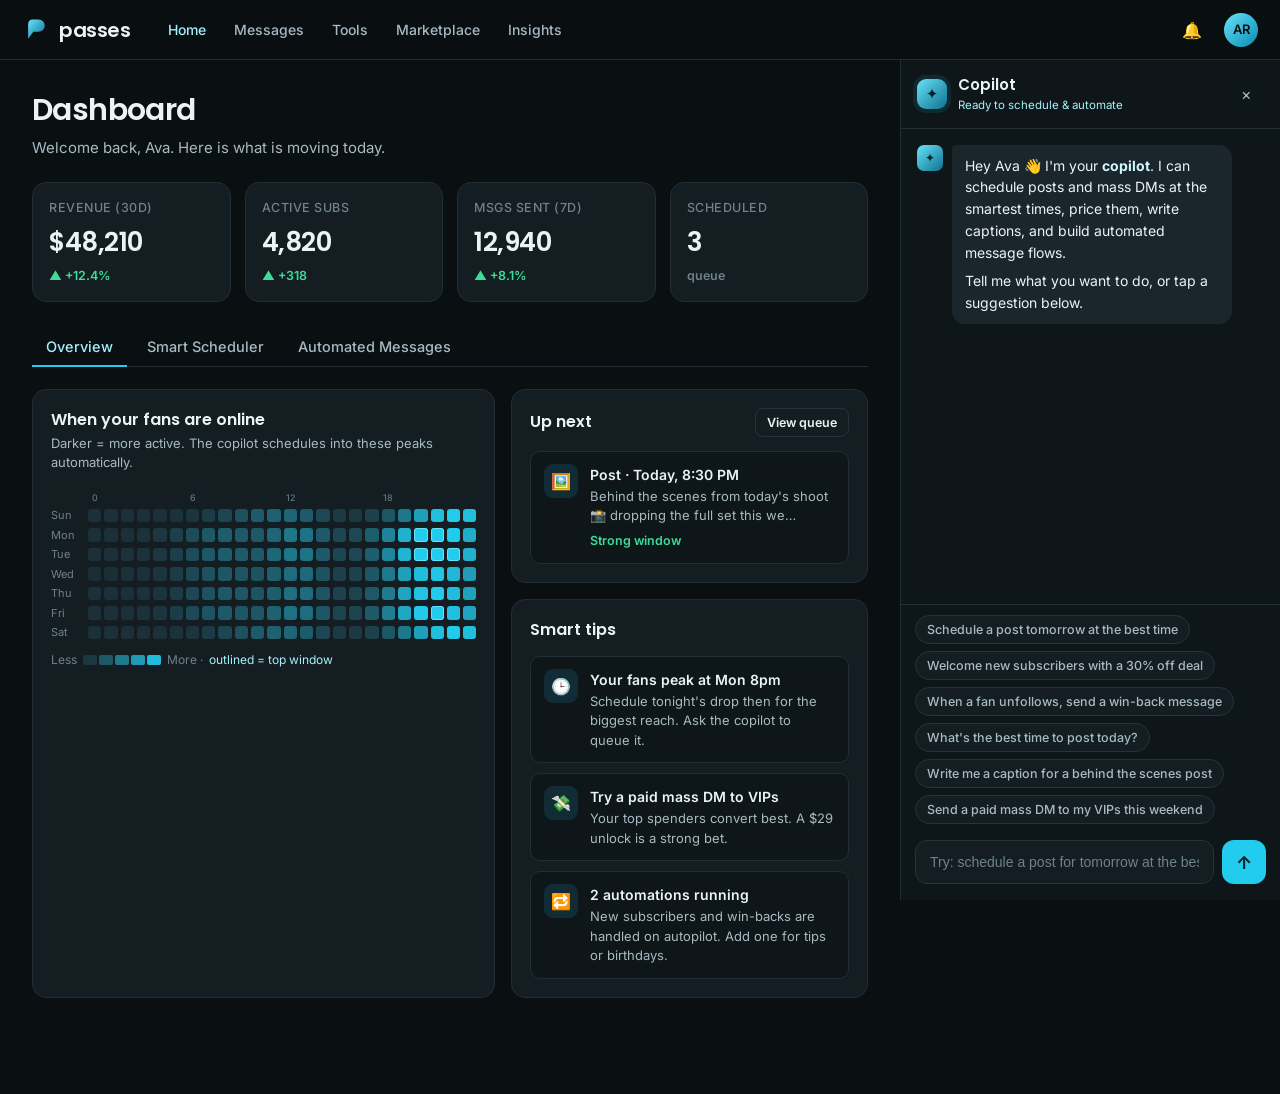
==== index.html @ f1bfe1ba "Add AI copilot to creator dashboard for smart scheduling and automated messages Build a self-contain" ====
<!DOCTYPE html>
<html lang="en">
<head>
  <meta charset="UTF-8" />
  <meta name="viewport" content="width=device-width, initial-scale=1.0" />
  <title>passes · creator dashboard</title>
  <meta name="description" content="Passes creator dashboard with an AI copilot that builds automated messages and schedules content smartly." />
  <link rel="preconnect" href="https://fonts.googleapis.com" />
  <link rel="preconnect" href="https://fonts.gstatic.com" crossorigin />
  <link href="https://fonts.googleapis.com/css2?family=Poppins:wght@400;500;600;700&family=Inter:wght@400;500;600&display=swap" rel="stylesheet" />
  <link rel="stylesheet" href="css/styles.css" />
</head>
<body>
  <!-- ========== TOP NAV ========== -->
  <header class="topbar">
    <div class="topbar__left">
      <a class="wordmark" href="#" aria-label="passes home">
        <span class="wordmark__mark" aria-hidden="true">
          <svg viewBox="0 0 32 32" width="28" height="28">
            <defs>
              <linearGradient id="pGrad" x1="0" y1="0" x2="1" y2="1">
                <stop offset="0" stop-color="#67E3F9" />
                <stop offset="1" stop-color="#0E7090" />
              </linearGradient>
            </defs>
            <path d="M7 26V9a5 5 0 0 1 5-5h7a7 7 0 0 1 0 14h-6l-3 4z" fill="url(#pGrad)" />
          </svg>
        </span>
        <span class="wordmark__text">passes</span>
      </a>
      <nav class="mainnav" aria-label="Primary">
        <a href="#" class="mainnav__item is-active">Home</a>
        <a href="#" class="mainnav__item">Messages</a>
        <a href="#" class="mainnav__item">Tools</a>
        <a href="#" class="mainnav__item">Marketplace</a>
        <a href="#" class="mainnav__item">Insights</a>
      </nav>
    </div>
    <div class="topbar__right">
      <button class="iconbtn" aria-label="Notifications" title="Notifications">🔔</button>
      <div class="avatar" title="Ava Rivera">AR</div>
    </div>
  </header>

  <!-- ========== LAYOUT ========== -->
  <div class="layout">
    <!-- MAIN COLUMN -->
    <main class="main" id="main">
      <div class="pagehead">
        <div>
          <h1 class="pagehead__title">Dashboard</h1>
          <p class="pagehead__sub">Welcome back, Ava. Here is what is moving today.</p>
        </div>
        <button class="btn btn--ghost" id="openChatMobile">Ask your copilot</button>
      </div>

      <!-- STATS -->
      <section class="stats" id="statsRow" aria-label="Key metrics"></section>

      <!-- TABS -->
      <nav class="tabs" role="tablist" aria-label="Dashboard sections">
        <button class="tab is-active" role="tab" data-tab="overview">Overview</button>
        <button class="tab" role="tab" data-tab="scheduler">Smart Scheduler</button>
        <button class="tab" role="tab" data-tab="automations">Automated Messages</button>
      </nav>

      <section class="tabpanel is-active" data-panel="overview" id="panel-overview"></section>
      <section class="tabpanel" data-panel="scheduler" id="panel-scheduler"></section>
      <section class="tabpanel" data-panel="automations" id="panel-automations"></section>
    </main>

    <!-- COPILOT PANEL -->
    <aside class="copilot" id="copilot" aria-label="AI copilot">
      <div class="copilot__head">
        <div class="copilot__id">
          <span class="copilot__dot" aria-hidden="true"></span>
          <div>
            <div class="copilot__name">Copilot</div>
            <div class="copilot__status">Ready to schedule &amp; automate</div>
          </div>
        </div>
        <button class="iconbtn copilot__close" id="closeChat" aria-label="Collapse copilot">×</button>
      </div>
      <div class="chat" id="chatLog" aria-live="polite"></div>
      <div class="chat__suggest" id="chatSuggest"></div>
      <form class="composer" id="composer" autocomplete="off">
        <input class="composer__input" id="chatInput" type="text"
               placeholder="Try: schedule a post for tomorrow at the best time" aria-label="Message your copilot" />
        <button class="composer__send" type="submit" aria-label="Send">↑</button>
      </form>
    </aside>
  </div>

  <!-- FLOATING OPEN BUTTON (when collapsed) -->
  <button class="fab" id="openChat" hidden aria-label="Open copilot">
    <span aria-hidden="true">✦</span> Copilot
  </button>

  <!-- MODAL HOST -->
  <div class="modal" id="modal" hidden>
    <div class="modal__backdrop" data-close-modal></div>
    <div class="modal__card" role="dialog" aria-modal="true" aria-labelledby="modalTitle" id="modalCard"></div>
  </div>

  <!-- TOASTS -->
  <div class="toasts" id="toasts" aria-live="polite"></div>

  <!-- SCRIPTS (plain, ordered, no build step) -->
  <script src="js/data.js"></script>
  <script src="js/scheduler.js"></script>
  <script src="js/automations.js"></script>
  <script src="js/nlu.js"></script>
  <script src="js/chatbot.js"></script>
  <script src="js/app.js"></script>
</body>
</html>
---- css/styles.css ----
/* ============================================================
   Passes Creator Dashboard — brand-accurate styles
   Palette: Powder Blue scale (only approved hex values).
   80/20 rule: ~80% dark monochromatic foundation, ~20% Powder Blue.
   Typeface: Poppins for display/wordmark, Inter for body.
   ============================================================ */

:root {
  /* Powder Blue scale — approved hex, do not approximate */
  --pb-25:  #F5FEFF;
  --pb-50:  #ECFDFF;
  --pb-100: #CFF9FE;
  --pb-200: #A5F0FC;
  --pb-300: #67E3F9;
  --pb-400: #22CCEE;
  --pb-500: #06AED4;
  --pb-600: #088AB2;
  --pb-700: #0E7090;
  --pb-800: #155B75;
  --pb-900: #164C63;
  --pb-950: #0D2D3A;

  /* Dark monochromatic foundation (neutral, cool-tinted toward the blue) */
  --bg-0:   #0A0F12;   /* app background */
  --bg-1:   #0F161A;   /* raised surface */
  --bg-2:   #141D22;   /* cards */
  --bg-3:   #1B262C;   /* inputs / hover */
  --bg-4:   #24343C;   /* borders emphasis */
  --line:   #212E35;   /* hairline borders */

  --text-0: #EAF3F6;   /* primary text */
  --text-1: #A7BAC2;   /* secondary */
  --text-2: #6E828C;   /* muted */

  --accent:      var(--pb-400);
  --accent-deep: var(--pb-600);
  --accent-soft: rgba(34, 204, 238, 0.12);

  --good: #3ddc97;
  --warn: #f5b342;
  --bad:  #F0616D;

  --radius: 14px;
  --radius-sm: 10px;
  --shadow: 0 12px 40px rgba(0,0,0,.45);
  --shadow-sm: 0 4px 16px rgba(0,0,0,.30);

  --font-display: "Poppins", system-ui, sans-serif;
  --font-body: "Inter", system-ui, -apple-system, sans-serif;

  --nav-h: 60px;
  --copilot-w: 380px;
}

* { box-sizing: border-box; }
[hidden] { display: none !important; }

html, body {
  margin: 0;
  padding: 0;
  background: var(--bg-0);
  color: var(--text-0);
  font-family: var(--font-body);
  font-size: 15px;
  line-height: 1.5;
  -webkit-font-smoothing: antialiased;
}

a { color: inherit; text-decoration: none; }
button { font-family: inherit; cursor: pointer; }

/* subtle powder-blue aura in the background */
body::before {
  content: "";
  position: fixed;
  inset: 0;
  z-index: -1;
  background:
    radial-gradient(900px 500px at 100% -10%, rgba(8,138,178,.16), transparent 60%),
    radial-gradient(700px 500px at -10% 110%, rgba(14,112,144,.10), transparent 55%);
  pointer-events: none;
}

/* ===================== TOP BAR ===================== */
.topbar {
  position: sticky;
  top: 0;
  z-index: 50;
  height: var(--nav-h);
  display: flex;
  align-items: center;
  justify-content: space-between;
  padding: 0 22px;
  background: rgba(10,15,18,.82);
  backdrop-filter: blur(12px);
  border-bottom: 1px solid var(--line);
}
.topbar__left { display: flex; align-items: center; gap: 26px; }
.wordmark { display: flex; align-items: center; gap: 9px; }
.wordmark__mark { display: grid; place-items: center; }
.wordmark__text {
  font-family: var(--font-display);
  font-weight: 600;
  font-size: 20px;
  letter-spacing: -.5px;
  color: var(--text-0);
}
.mainnav { display: flex; gap: 4px; }
.mainnav__item {
  padding: 8px 12px;
  border-radius: 8px;
  color: var(--text-1);
  font-weight: 500;
  font-size: 14px;
  transition: background .15s, color .15s;
}
.mainnav__item:hover { color: var(--text-0); background: var(--bg-2); }
.mainnav__item.is-active { color: var(--pb-200); }
.topbar__right { display: flex; align-items: center; gap: 14px; }
.iconbtn {
  background: transparent;
  border: 1px solid transparent;
  color: var(--text-1);
  width: 36px; height: 36px;
  border-radius: 9px;
  font-size: 16px;
  display: grid; place-items: center;
  transition: background .15s, color .15s;
}
.iconbtn:hover { background: var(--bg-2); color: var(--text-0); }
.avatar {
  width: 34px; height: 34px;
  border-radius: 50%;
  display: grid; place-items: center;
  font-weight: 600; font-size: 13px;
  color: var(--bg-0);
  background: linear-gradient(135deg, var(--pb-300), var(--pb-600));
}

/* ===================== LAYOUT ===================== */
.layout {
  display: grid;
  grid-template-columns: 1fr var(--copilot-w);
  gap: 0;
  align-items: start;
  min-height: calc(100vh - var(--nav-h));
}
.main {
  padding: 28px 32px 80px;
  max-width: 1100px;
  width: 100%;
  margin: 0 auto;
}

.pagehead {
  display: flex;
  align-items: flex-end;
  justify-content: space-between;
  gap: 16px;
  margin-bottom: 22px;
}
.pagehead__title {
  font-family: var(--font-display);
  font-weight: 600;
  font-size: 30px;
  letter-spacing: -.6px;
  margin: 0;
}
.pagehead__sub { margin: 4px 0 0; color: var(--text-1); }
#openChatMobile { display: none; }

/* ===================== STATS ===================== */
.stats {
  display: grid;
  grid-template-columns: repeat(4, 1fr);
  gap: 14px;
  margin-bottom: 26px;
}
.stat {
  background: var(--bg-2);
  border: 1px solid var(--line);
  border-radius: var(--radius);
  padding: 16px 16px 14px;
  position: relative;
  overflow: hidden;
}
.stat__label { color: var(--text-2); font-size: 12.5px; font-weight: 500; text-transform: uppercase; letter-spacing: .5px; }
.stat__value { font-family: var(--font-display); font-weight: 600; font-size: 26px; margin: 6px 0 2px; letter-spacing: -.5px; }
.stat__delta { font-size: 12.5px; font-weight: 600; }
.stat__delta.up { color: var(--good); }
.stat__delta.down { color: #f0616d; }
.stat__spark { position: absolute; right: 12px; bottom: 10px; opacity: .5; }

/* ===================== TABS ===================== */
.tabs {
  display: flex;
  gap: 6px;
  border-bottom: 1px solid var(--line);
  margin-bottom: 22px;
}
.tab {
  background: transparent;
  border: none;
  color: var(--text-1);
  font-weight: 500;
  font-size: 14.5px;
  padding: 10px 14px;
  border-bottom: 2px solid transparent;
  margin-bottom: -1px;
  transition: color .15s, border-color .15s;
}
.tab:hover { color: var(--text-0); }
.tab.is-active { color: var(--pb-200); border-bottom-color: var(--pb-400); }

.tabpanel { display: none; animation: fade .25s ease; }
.tabpanel.is-active { display: block; }
@keyframes fade { from { opacity: 0; transform: translateY(4px); } to { opacity: 1; transform: none; } }

/* ===================== CARDS / GENERIC ===================== */
.card {
  background: var(--bg-2);
  border: 1px solid var(--line);
  border-radius: var(--radius);
  padding: 18px;
  margin-bottom: 16px;
}
.card__head { display: flex; align-items: center; justify-content: space-between; gap: 12px; margin-bottom: 14px; }
.card__title { font-family: var(--font-display); font-weight: 600; font-size: 16px; margin: 0; }
.card__sub { color: var(--text-1); font-size: 13px; margin: 2px 0 0; }
.section-title { font-family: var(--font-display); font-weight: 600; font-size: 15px; margin: 22px 0 12px; color: var(--text-0); }

.btn {
  border: 1px solid transparent;
  border-radius: 10px;
  padding: 9px 15px;
  font-weight: 600;
  font-size: 13.5px;
  transition: transform .08s, background .15s, border-color .15s, opacity .15s;
}
.btn:active { transform: translateY(1px); }
.btn--primary { background: var(--pb-400); color: #062731; }
.btn--primary:hover { background: var(--pb-300); }
.btn--ghost { background: transparent; border-color: var(--bg-4); color: var(--text-0); }
.btn--ghost:hover { background: var(--bg-3); }
.btn--sm { padding: 6px 11px; font-size: 12.5px; border-radius: 8px; }
.btn--danger { background: transparent; border-color: #5a2a30; color: #f0616d; }
.btn--danger:hover { background: rgba(240,97,109,.10); }

.pill {
  display: inline-flex; align-items: center; gap: 5px;
  padding: 3px 9px; border-radius: 999px;
  font-size: 11.5px; font-weight: 600;
  background: var(--bg-3); color: var(--text-1);
  border: 1px solid var(--line);
}
.pill--post { color: var(--pb-200); border-color: var(--pb-800); background: rgba(8,138,178,.12); }
.pill--dm { color: #d6b8ff; border-color: #40306b; background: rgba(120,80,200,.14); }
.pill--live { color: var(--good); border-color: #1f5a44; background: rgba(61,220,151,.12); }
.pill--active { color: var(--good); border-color: #1f5a44; background: rgba(61,220,151,.12); }
.pill--paused { color: var(--warn); border-color: #5a4520; background: rgba(245,179,66,.12); }
.pill--draft { color: var(--text-1); }

.muted { color: var(--text-2); }
.small { font-size: 12.5px; }
.right { margin-left: auto; }
.row { display: flex; align-items: center; gap: 10px; }
.row--wrap { flex-wrap: wrap; }
.stack { display: flex; flex-direction: column; gap: 10px; }
.spacer { flex: 1; }

/* ===================== OVERVIEW ===================== */
.overview-grid { display: grid; grid-template-columns: 1.3fr 1fr; gap: 16px; }
.actionlist { display: flex; flex-direction: column; gap: 10px; }
.action-tip {
  display: flex; gap: 12px; align-items: flex-start;
  background: var(--bg-1); border: 1px solid var(--line);
  border-radius: var(--radius-sm); padding: 12px 13px;
}
.action-tip__icon {
  flex: 0 0 34px; height: 34px; border-radius: 9px;
  display: grid; place-items: center; font-size: 16px;
  background: var(--accent-soft); color: var(--pb-200);
}
.action-tip__body { flex: 1; }
.action-tip__title { font-weight: 600; font-size: 14px; }
.action-tip__desc { color: var(--text-1); font-size: 13px; margin-top: 2px; }

/* heatmap */
.heatmap { display: grid; gap: 3px; }
.heatmap__row { display: grid; grid-template-columns: 34px repeat(24, 1fr); gap: 3px; align-items: center; }
.heatmap__day { font-size: 11px; color: var(--text-2); }
.heat {
  aspect-ratio: 1 / 1; border-radius: 3px;
  background: var(--bg-3); position: relative;
}
.heat[data-best="1"] { outline: 1.5px solid var(--pb-300); outline-offset: -1px; }
.heatmap__legend { display: flex; align-items: center; gap: 6px; margin-top: 10px; color: var(--text-2); font-size: 12px; }
.heatmap__scale { display: flex; gap: 2px; }
.heatmap__scale span { width: 14px; height: 10px; border-radius: 2px; display: inline-block; }
.heatmap__hours { display: grid; grid-template-columns: 34px repeat(24, 1fr); gap: 3px; margin-top: 4px; }
.heatmap__hours span { font-size: 9px; color: var(--text-2); text-align: center; }

/* ===================== QUEUE (scheduler) ===================== */
.toolbar { display: flex; align-items: center; gap: 10px; margin-bottom: 14px; flex-wrap: wrap; }
.seg { display: inline-flex; background: var(--bg-2); border: 1px solid var(--line); border-radius: 10px; padding: 3px; }
.seg button {
  background: transparent; border: none; color: var(--text-1);
  padding: 6px 12px; border-radius: 7px; font-weight: 600; font-size: 13px;
}
.seg button.is-active { background: var(--bg-3); color: var(--pb-200); }

.queue { display: flex; flex-direction: column; gap: 10px; }
.qitem {
  display: grid;
  grid-template-columns: 92px 1fr auto;
  gap: 14px;
  align-items: center;
  background: var(--bg-2);
  border: 1px solid var(--line);
  border-radius: var(--radius);
  padding: 14px 16px;
  transition: border-color .15s;
}
.qitem:hover { border-color: var(--bg-4); }
.qitem__when { text-align: center; }
.qitem__day { font-family: var(--font-display); font-weight: 600; font-size: 18px; }
.qitem__mon { font-size: 11px; color: var(--text-2); text-transform: uppercase; letter-spacing: .5px; }
.qitem__time { font-size: 12.5px; color: var(--pb-200); margin-top: 2px; font-weight: 600; }
.qitem__body { min-width: 0; }
.qitem__meta { display: flex; align-items: center; gap: 8px; margin-bottom: 5px; flex-wrap: wrap; }
.qitem__text { color: var(--text-0); font-size: 14px; overflow: hidden; display: -webkit-box; -webkit-line-clamp: 2; -webkit-box-orient: vertical; }
.qitem__sub { color: var(--text-2); font-size: 12.5px; margin-top: 4px; }
.qitem__actions { display: flex; gap: 6px; flex-shrink: 0; }
.empty {
  text-align: center; color: var(--text-2);
  padding: 40px 20px; border: 1px dashed var(--line); border-radius: var(--radius);
}

/* ===================== AUTOMATIONS ===================== */
.autolist { display: flex; flex-direction: column; gap: 10px; }
.auto {
  background: var(--bg-2); border: 1px solid var(--line);
  border-radius: var(--radius); padding: 15px 16px;
  display: grid; grid-template-columns: 40px 1fr auto; gap: 14px; align-items: center;
  transition: border-color .15s;
}
.auto:hover { border-color: var(--bg-4); }
.auto__icon { width: 40px; height: 40px; border-radius: 10px; display: grid; place-items: center; font-size: 18px; background: var(--accent-soft); }
.auto__name { font-weight: 600; font-size: 14.5px; }
.auto__trig { color: var(--text-1); font-size: 12.5px; margin-top: 2px; }
.auto__stat { color: var(--text-2); font-size: 12px; margin-top: 4px; }
.auto__right { display: flex; align-items: center; gap: 10px; }

/* flow builder */
.flow { display: flex; flex-direction: column; gap: 0; }
.flow__node {
  background: var(--bg-1); border: 1px solid var(--line);
  border-radius: var(--radius-sm); padding: 13px 15px;
  position: relative;
}
.flow__node--trigger { border-color: var(--pb-800); background: rgba(8,138,178,.08); }
.flow__node--cond { border-color: #5a4520; background: rgba(245,179,66,.06); }
.flow__nodetop { display: flex; align-items: center; gap: 8px; margin-bottom: 6px; }
.flow__kind { font-size: 11px; font-weight: 700; text-transform: uppercase; letter-spacing: .6px; color: var(--text-2); }
.flow__body { font-size: 13.5px; color: var(--text-0); }
.flow__delay { color: var(--pb-200); font-size: 12px; font-weight: 600; }
.flow__connector { height: 22px; width: 2px; background: var(--bg-4); margin: 0 auto; }
.flow__connector-label {
  text-align: center; margin: 4px auto; font-size: 11px; color: var(--text-2);
}

/* toggle switch */
.switch { position: relative; width: 40px; height: 22px; flex: 0 0 40px; }
.switch input { opacity: 0; width: 0; height: 0; }
.switch__track {
  position: absolute; inset: 0; border-radius: 999px;
  background: var(--bg-4); transition: background .18s;
}
.switch__track::before {
  content: ""; position: absolute; left: 3px; top: 3px;
  width: 16px; height: 16px; border-radius: 50%;
  background: var(--text-1); transition: transform .18s, background .18s;
}
.switch input:checked + .switch__track { background: var(--pb-500); }
.switch input:checked + .switch__track::before { transform: translateX(18px); background: #04222b; }

/* ===================== COPILOT ===================== */
.copilot {
  position: sticky;
  top: var(--nav-h);
  height: calc(100vh - var(--nav-h));
  width: var(--copilot-w);
  display: flex;
  flex-direction: column;
  background: var(--bg-1);
  border-left: 1px solid var(--line);
}
.copilot.is-collapsed { display: none; }
.copilot__head {
  display: flex; align-items: center; justify-content: space-between;
  padding: 14px 16px; border-bottom: 1px solid var(--line);
}
.copilot__id { display: flex; align-items: center; gap: 11px; }
.copilot__dot {
  width: 30px; height: 30px; border-radius: 9px;
  background: linear-gradient(135deg, var(--pb-300), var(--pb-700));
  display: grid; place-items: center; flex-shrink: 0;
  box-shadow: 0 0 0 4px rgba(34,204,238,.10);
}
.copilot__dot::after { content: "✦"; color: #04222b; font-size: 15px; }
.copilot__name { font-family: var(--font-display); font-weight: 600; font-size: 15px; }
.copilot__status { font-size: 11.5px; color: var(--pb-200); }

.chat {
  flex: 1;
  overflow-y: auto;
  padding: 16px;
  display: flex;
  flex-direction: column;
  gap: 12px;
  scroll-behavior: smooth;
}
.msg { display: flex; gap: 9px; max-width: 100%; animation: msgIn .22s ease; }
@keyframes msgIn { from { opacity: 0; transform: translateY(6px); } to { opacity: 1; transform: none; } }
.msg__avatar {
  flex: 0 0 26px; height: 26px; border-radius: 7px;
  display: grid; place-items: center; font-size: 12px;
}
.msg--bot .msg__avatar { background: linear-gradient(135deg, var(--pb-300), var(--pb-700)); color: #04222b; }
.msg--user { flex-direction: row-reverse; }
.msg--user .msg__avatar { background: var(--bg-4); color: var(--text-0); }
.msg__bubble {
  padding: 10px 13px; border-radius: 13px; font-size: 14px; line-height: 1.55;
  max-width: 280px;
}
.msg--bot .msg__bubble { background: var(--bg-3); border-top-left-radius: 4px; }
.msg--user .msg__bubble { background: var(--pb-600); color: #04222b; border-top-right-radius: 4px; font-weight: 500; }
.msg__bubble p { margin: 0 0 7px; }
.msg__bubble p:last-child { margin-bottom: 0; }
.msg__bubble strong { color: var(--pb-100); }
.msg--user .msg__bubble strong { color: #04222b; }
.msg__bubble ul { margin: 6px 0; padding-left: 18px; }
.msg__bubble code { background: rgba(0,0,0,.25); padding: 1px 5px; border-radius: 5px; font-size: 12.5px; }

/* typing indicator */
.typing { display: inline-flex; gap: 4px; padding: 4px 2px; }
.typing span { width: 6px; height: 6px; border-radius: 50%; background: var(--text-2); animation: blink 1.2s infinite; }
.typing span:nth-child(2) { animation-delay: .2s; }
.typing span:nth-child(3) { animation-delay: .4s; }
@keyframes blink { 0%,60%,100% { opacity: .3; } 30% { opacity: 1; } }

/* action card inside chat */
.actioncard {
  margin-top: 4px;
  background: var(--bg-2);
  border: 1px solid var(--pb-800);
  border-radius: 12px;
  overflow: hidden;
}
.actioncard__head {
  padding: 9px 12px; font-size: 11px; font-weight: 700;
  text-transform: uppercase; letter-spacing: .6px; color: var(--pb-200);
  background: rgba(8,138,178,.12); border-bottom: 1px solid var(--pb-900);
  display: flex; align-items: center; gap: 6px;
}
.actioncard__body { padding: 12px; display: flex; flex-direction: column; gap: 8px; }
.kv { display: flex; gap: 8px; font-size: 13px; }
.kv__k { color: var(--text-2); flex: 0 0 84px; }
.kv__v { color: var(--text-0); font-weight: 500; }
.actioncard__foot { padding: 0 12px 12px; display: flex; gap: 8px; }
.actioncard.is-done .actioncard__foot { display: none; }
.actioncard__done { padding: 10px 12px; color: var(--good); font-size: 12.5px; font-weight: 600; border-top: 1px solid var(--line); display: none; }
.actioncard.is-done .actioncard__done { display: block; }

.chat__suggest {
  display: flex; gap: 7px; padding: 10px 14px 4px; flex-wrap: wrap;
  border-top: 1px solid var(--line);
}
.chip {
  background: var(--bg-2); border: 1px solid var(--bg-4); color: var(--text-1);
  padding: 6px 11px; border-radius: 999px; font-size: 12.5px; font-weight: 500;
  transition: background .15s, color .15s, border-color .15s;
}
.chip:hover { background: var(--bg-3); color: var(--pb-200); border-color: var(--pb-700); }

.composer { display: flex; gap: 8px; padding: 12px 14px 16px; }
.composer__input {
  flex: 1;
  background: var(--bg-2);
  border: 1px solid var(--bg-4);
  color: var(--text-0);
  border-radius: 12px;
  padding: 11px 14px;
  font-size: 14px;
  outline: none;
  transition: border-color .15s;
}
.composer__input:focus { border-color: var(--pb-600); }
.composer__input::placeholder { color: var(--text-2); }
.composer__send {
  flex: 0 0 44px; height: 44px; border-radius: 12px; border: none;
  background: var(--pb-400); color: #04222b; font-size: 18px; font-weight: 700;
  transition: background .15s, transform .08s;
}
.composer__send:hover { background: var(--pb-300); }
.composer__send:active { transform: scale(.94); }

/* FAB */
.fab {
  position: fixed; right: 22px; bottom: 22px; z-index: 60;
  background: var(--pb-400); color: #04222b;
  border: none; border-radius: 999px; padding: 13px 20px;
  font-weight: 700; font-size: 14px;
  box-shadow: var(--shadow);
  display: flex; align-items: center; gap: 7px;
}
.fab:hover { background: var(--pb-300); }

/* ===================== MODAL ===================== */
.modal { position: fixed; inset: 0; z-index: 100; display: grid; place-items: center; }
.modal[hidden] { display: none; }
.modal__backdrop { position: absolute; inset: 0; background: rgba(4,8,10,.66); backdrop-filter: blur(3px); }
.modal__card {
  position: relative; z-index: 1;
  width: min(560px, 92vw); max-height: 88vh; overflow-y: auto;
  background: var(--bg-1); border: 1px solid var(--line);
  border-radius: 18px; box-shadow: var(--shadow); padding: 22px;
}
.modal__title { font-family: var(--font-display); font-weight: 600; font-size: 20px; margin: 0 0 4px; }
.modal__sub { color: var(--text-1); margin: 0 0 18px; font-size: 13.5px; }
.field { margin-bottom: 14px; }
.field label { display: block; font-size: 12.5px; font-weight: 600; color: var(--text-1); margin-bottom: 6px; }
.field input, .field textarea, .field select {
  width: 100%; background: var(--bg-2); border: 1px solid var(--bg-4);
  color: var(--text-0); border-radius: 10px; padding: 10px 12px; font-size: 14px;
  font-family: inherit; outline: none; transition: border-color .15s;
}
.field input:focus, .field textarea:focus, .field select:focus { border-color: var(--pb-600); }
.field textarea { resize: vertical; min-height: 84px; }
.modal__foot { display: flex; justify-content: flex-end; gap: 10px; margin-top: 8px; }

/* ===================== TOASTS ===================== */
.toasts { position: fixed; bottom: 22px; left: 50%; transform: translateX(-50%); z-index: 120; display: flex; flex-direction: column; gap: 8px; align-items: center; }
.toast {
  background: var(--bg-3); border: 1px solid var(--pb-800); color: var(--text-0);
  padding: 11px 16px; border-radius: 11px; font-size: 13.5px; font-weight: 500;
  box-shadow: var(--shadow-sm); animation: toastIn .25s ease;
  display: flex; align-items: center; gap: 8px;
}
.toast__ico { color: var(--pb-300); }
@keyframes toastIn { from { opacity: 0; transform: translateY(10px); } to { opacity: 1; transform: none; } }

/* ===================== RESPONSIVE ===================== */
@media (max-width: 1080px) {
  .overview-grid { grid-template-columns: 1fr; }
  .stats { grid-template-columns: repeat(2, 1fr); }
}
@media (max-width: 900px) {
  .layout { grid-template-columns: 1fr; }
  .copilot {
    position: fixed; top: 0; right: 0; bottom: 0; width: min(400px, 100vw);
    height: 100vh; z-index: 90; box-shadow: var(--shadow);
    transform: translateX(100%); transition: transform .25s ease; display: flex;
  }
  .copilot.is-open { transform: none; }
  .copilot.is-collapsed { display: flex; }
  #openChatMobile { display: inline-flex; }
  .mainnav { display: none; }
  .fab { display: none; }
}
@media (max-width: 560px) {
  .main { padding: 20px 16px 80px; }
  .stats { grid-template-columns: 1fr 1fr; gap: 10px; }
  .qitem { grid-template-columns: 64px 1fr; }
  .qitem__actions { grid-column: 1 / -1; justify-content: flex-end; }
  .pagehead__title { font-size: 24px; }
}
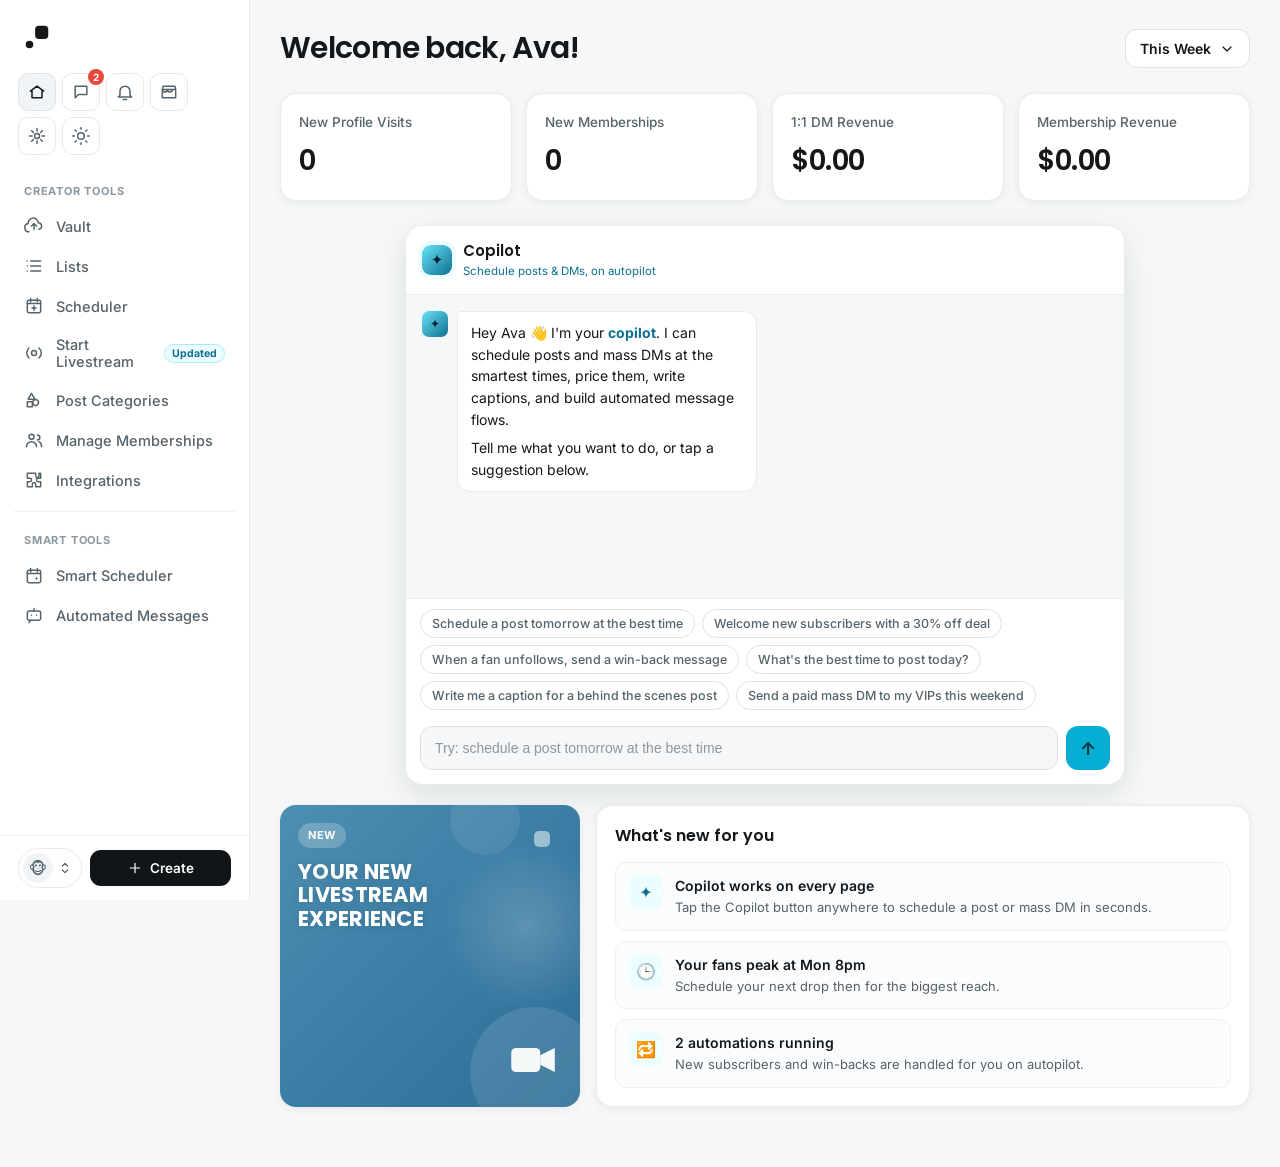
==== commit 06619110: "Rework dashboard to match product: left nav, product metrics, centered floating copilot Address dash" ====
--- a/index.html
+++ b/index.html
@@ -3,97 +3,183 @@
 <head>
   <meta charset="UTF-8" />
   <meta name="viewport" content="width=device-width, initial-scale=1.0" />
-  <title>passes · creator dashboard</title>
-  <meta name="description" content="Passes creator dashboard with an AI copilot that builds automated messages and schedules content smartly." />
+  <title>passes · creator copilot</title>
+  <meta name="description" content="Passes creator dashboard with a floating AI copilot that schedules content smartly and builds automated messages." />
   <link rel="preconnect" href="https://fonts.googleapis.com" />
   <link rel="preconnect" href="https://fonts.gstatic.com" crossorigin />
   <link href="https://fonts.googleapis.com/css2?family=Poppins:wght@400;500;600;700&family=Inter:wght@400;500;600&display=swap" rel="stylesheet" />
   <link rel="stylesheet" href="css/styles.css" />
 </head>
 <body>
-  <!-- ========== TOP NAV ========== -->
-  <header class="topbar">
-    <div class="topbar__left">
-      <a class="wordmark" href="#" aria-label="passes home">
-        <span class="wordmark__mark" aria-hidden="true">
-          <svg viewBox="0 0 32 32" width="28" height="28">
-            <defs>
-              <linearGradient id="pGrad" x1="0" y1="0" x2="1" y2="1">
-                <stop offset="0" stop-color="#67E3F9" />
-                <stop offset="1" stop-color="#0E7090" />
-              </linearGradient>
-            </defs>
-            <path d="M7 26V9a5 5 0 0 1 5-5h7a7 7 0 0 1 0 14h-6l-3 4z" fill="url(#pGrad)" />
-          </svg>
-        </span>
-        <span class="wordmark__text">passes</span>
+  <script>
+    // set theme before paint to avoid a flash (default: light, matching the product)
+    (function () {
+      try { document.documentElement.setAttribute("data-theme", localStorage.getItem("passes-theme") || "light"); }
+      catch (e) { document.documentElement.setAttribute("data-theme", "light"); }
+    })();
+  </script>
+
+  <!-- ========== LEFT SIDEBAR ========== -->
+  <aside class="sidebar" id="sidebar">
+    <div class="sidebar__inner">
+      <a class="brand" href="#" aria-label="passes home">
+        <svg viewBox="0 0 32 32" width="30" height="30" aria-hidden="true">
+          <rect x="14" y="4" width="14" height="14" rx="4" fill="currentColor"/>
+          <circle cx="8" cy="24" r="4" fill="currentColor"/>
+        </svg>
       </a>
-      <nav class="mainnav" aria-label="Primary">
-        <a href="#" class="mainnav__item is-active">Home</a>
-        <a href="#" class="mainnav__item">Messages</a>
-        <a href="#" class="mainnav__item">Tools</a>
-        <a href="#" class="mainnav__item">Marketplace</a>
-        <a href="#" class="mainnav__item">Insights</a>
+
+      <div class="iconrow">
+        <button class="iconbtn is-active" data-view="home" title="Home" aria-label="Home">
+          <svg viewBox="0 0 24 24" class="ic"><path d="M4 11l8-6 8 6M6 10v9h12v-9"/></svg>
+        </button>
+        <button class="iconbtn" data-soon="Messages" title="Messages" aria-label="Messages">
+          <svg viewBox="0 0 24 24" class="ic"><path d="M5 5h14v10H9l-4 4z"/></svg>
+          <span class="badge">2</span>
+        </button>
+        <button class="iconbtn" data-soon="Notifications" title="Notifications" aria-label="Notifications">
+          <svg viewBox="0 0 24 24" class="ic"><path d="M6 16v-5a6 6 0 0 1 12 0v5l2 2H4zM10 21h4"/></svg>
+        </button>
+        <button class="iconbtn" data-soon="Storefront" title="Storefront" aria-label="Storefront">
+          <svg viewBox="0 0 24 24" class="ic"><path d="M4 9l1-4h14l1 4M4 9h16v10H4zM4 9a3 3 0 0 0 6 0 3 3 0 0 0 6 0"/></svg>
+        </button>
+        <button class="iconbtn" data-soon="Settings" title="Settings" aria-label="Settings">
+          <svg viewBox="0 0 24 24" class="ic"><circle cx="12" cy="12" r="3"/><path d="M12 3v3M12 18v3M3 12h3M18 12h3M5.6 5.6l2.1 2.1M16.3 16.3l2.1 2.1M18.4 5.6l-2.1 2.1M7.7 16.3l-2.1 2.1"/></svg>
+        </button>
+        <button class="iconbtn iconbtn--theme" id="themeToggle" title="Toggle light / dark" aria-label="Toggle theme">
+          <svg viewBox="0 0 24 24" class="ic ic-sun"><circle cx="12" cy="12" r="4"/><path d="M12 2v2M12 20v2M2 12h2M20 12h2M4.9 4.9l1.4 1.4M17.7 17.7l1.4 1.4M19.1 4.9l-1.4 1.4M6.3 17.7l-1.4 1.4"/></svg>
+          <svg viewBox="0 0 24 24" class="ic ic-moon"><path d="M20 14.5A8 8 0 1 1 9.5 4a6.5 6.5 0 0 0 10.5 10.5z"/></svg>
+        </button>
+      </div>
+
+      <nav class="navgroup" aria-label="Creator tools">
+        <div class="navgroup__label">Creator Tools</div>
+        <button class="navitem" data-soon="Vault">
+          <svg viewBox="0 0 24 24" class="ic"><path d="M12 16V9m0 0l-3 3m3-3l3 3M6 19a5 5 0 0 1-1-9.9A6 6 0 0 1 17 8a4 4 0 0 1 1 7.9"/></svg>
+          <span>Vault</span>
+        </button>
+        <button class="navitem" data-soon="Lists">
+          <svg viewBox="0 0 24 24" class="ic"><path d="M8 6h12M8 12h12M8 18h12M4 6h.01M4 12h.01M4 18h.01"/></svg>
+          <span>Lists</span>
+        </button>
+        <button class="navitem" data-view="scheduler">
+          <svg viewBox="0 0 24 24" class="ic"><rect x="4" y="5" width="16" height="15" rx="2"/><path d="M4 9h16M8 3v4M16 3v4M12 12v5M9.5 14.5h5"/></svg>
+          <span>Scheduler</span>
+        </button>
+        <button class="navitem" data-soon="Livestream">
+          <svg viewBox="0 0 24 24" class="ic"><circle cx="12" cy="12" r="3"/><path d="M6 6a8 8 0 0 0 0 12M18 6a8 8 0 0 1 0 12"/></svg>
+          <span>Start Livestream</span>
+          <span class="tag">Updated</span>
+        </button>
+        <button class="navitem" data-soon="Post Categories">
+          <svg viewBox="0 0 24 24" class="ic"><path d="M9 4L5 11h8zM17.5 15a3.5 3.5 0 1 0 0 .01M4 14h6v6H4z"/></svg>
+          <span>Post Categories</span>
+        </button>
+        <button class="navitem" data-soon="Manage Memberships">
+          <svg viewBox="0 0 24 24" class="ic"><circle cx="9" cy="8" r="3"/><path d="M3 20a6 6 0 0 1 12 0M16 6a3 3 0 0 1 0 6M18 14a6 6 0 0 1 3 6"/></svg>
+          <span>Manage Memberships</span>
+        </button>
+        <button class="navitem" data-soon="Integrations">
+          <svg viewBox="0 0 24 24" class="ic"><path d="M10 4h4v3a2 2 0 0 0 4 0V4h2v6h-3a2 2 0 0 0 0 4h3v6h-6v-3a2 2 0 0 0-4 0v3H4v-6h3a2 2 0 0 0 0-4H4V4z"/></svg>
+          <span>Integrations</span>
+        </button>
       </nav>
+
+      <div class="navgroup navgroup--smart" aria-label="Smart tools">
+        <div class="navgroup__label">Smart Tools</div>
+        <button class="navitem" data-view="scheduler">
+          <svg viewBox="0 0 24 24" class="ic"><rect x="4" y="5" width="16" height="15" rx="2"/><path d="M4 9h16M8 3v4M16 3v4"/><path d="M15 13l.7 1.6L17.3 15l-1.6.7L15 17.3l-.7-1.6L12.7 15l1.6-.7z" fill="currentColor" stroke="none"/></svg>
+          <span>Smart Scheduler</span>
+        </button>
+        <button class="navitem" data-view="automations">
+          <svg viewBox="0 0 24 24" class="ic"><rect x="4" y="6" width="16" height="11" rx="2"/><path d="M8 17l-2 3M9 11h.01M15 11h.01M12 3v3"/></svg>
+          <span>Automated Messages</span>
+        </button>
+      </div>
+
+      <div class="sidebar__foot">
+        <button class="userswitch" data-soon="Switch account">
+          <span class="userswitch__avatar">🐵</span>
+          <svg viewBox="0 0 24 24" class="ic ic-sm"><path d="M8 9l4-4 4 4M8 15l4 4 4-4"/></svg>
+        </button>
+        <button class="btn btn--create" data-soon="Create">
+          <svg viewBox="0 0 24 24" class="ic ic-sm"><path d="M12 5v14M5 12h14"/></svg>
+          Create
+        </button>
+      </div>
     </div>
-    <div class="topbar__right">
-      <button class="iconbtn" aria-label="Notifications" title="Notifications">🔔</button>
-      <div class="avatar" title="Ava Rivera">AR</div>
-    </div>
-  </header>
-
-  <!-- ========== LAYOUT ========== -->
-  <div class="layout">
-    <!-- MAIN COLUMN -->
-    <main class="main" id="main">
-      <div class="pagehead">
-        <div>
-          <h1 class="pagehead__title">Dashboard</h1>
-          <p class="pagehead__sub">Welcome back, Ava. Here is what is moving today.</p>
-        </div>
-        <button class="btn btn--ghost" id="openChatMobile">Ask your copilot</button>
-      </div>
-
-      <!-- STATS -->
+  </aside>
+
+  <button class="menubtn" id="menuBtn" aria-label="Open menu" hidden>☰</button>
+  <div class="sidebar__scrim" id="sidebarScrim" hidden></div>
+
+  <!-- ========== MAIN ========== -->
+  <main class="main" id="main">
+    <div class="wrap">
+      <header class="mainhead" id="mainHead"></header>
+
       <section class="stats" id="statsRow" aria-label="Key metrics"></section>
 
-      <!-- TABS -->
-      <nav class="tabs" role="tablist" aria-label="Dashboard sections">
-        <button class="tab is-active" role="tab" data-tab="overview">Overview</button>
-        <button class="tab" role="tab" data-tab="scheduler">Smart Scheduler</button>
-        <button class="tab" role="tab" data-tab="automations">Automated Messages</button>
-      </nav>
-
-      <section class="tabpanel is-active" data-panel="overview" id="panel-overview"></section>
-      <section class="tabpanel" data-panel="scheduler" id="panel-scheduler"></section>
-      <section class="tabpanel" data-panel="automations" id="panel-automations"></section>
-    </main>
-
-    <!-- COPILOT PANEL -->
-    <aside class="copilot" id="copilot" aria-label="AI copilot">
-      <div class="copilot__head">
-        <div class="copilot__id">
-          <span class="copilot__dot" aria-hidden="true"></span>
-          <div>
-            <div class="copilot__name">Copilot</div>
-            <div class="copilot__status">Ready to schedule &amp; automate</div>
+      <!-- HOME VIEW -->
+      <section class="view is-active" data-view="home" id="view-home">
+        <div class="home">
+          <!-- centered copilot slot -->
+          <div class="copilot-slot" id="homeCopilotSlot"></div>
+          <!-- what's new / notifications -->
+          <div class="whatsnew">
+            <div class="banner" role="img" aria-label="New livestream experience">
+              <div class="banner__glass"></div>
+              <div class="banner__content">
+                <span class="banner__tag">NEW</span>
+                <div class="banner__title">Your new<br/>livestream<br/>experience</div>
+              </div>
+              <svg class="banner__cam" viewBox="0 0 24 24" aria-hidden="true"><rect x="3" y="7" width="12" height="10" rx="2" fill="currentColor"/><path d="M15 10l6-3v10l-6-3z" fill="currentColor"/></svg>
+              <span class="banner__c banner__c1"></span>
+              <span class="banner__c banner__c2"></span>
+              <span class="banner__c banner__c3"></span>
+            </div>
+            <div class="card notif">
+              <div class="card__head"><h3 class="card__title">What's new for you</h3></div>
+              <div id="tipsList" class="actionlist"></div>
+            </div>
           </div>
         </div>
-        <button class="iconbtn copilot__close" id="closeChat" aria-label="Collapse copilot">×</button>
-      </div>
-      <div class="chat" id="chatLog" aria-live="polite"></div>
-      <div class="chat__suggest" id="chatSuggest"></div>
-      <form class="composer" id="composer" autocomplete="off">
-        <input class="composer__input" id="chatInput" type="text"
-               placeholder="Try: schedule a post for tomorrow at the best time" aria-label="Message your copilot" />
-        <button class="composer__send" type="submit" aria-label="Send">↑</button>
-      </form>
-    </aside>
+      </section>
+
+      <!-- SCHEDULER VIEW -->
+      <section class="view" data-view="scheduler" id="view-scheduler"></section>
+
+      <!-- AUTOMATIONS VIEW -->
+      <section class="view" data-view="automations" id="view-automations"></section>
+    </div>
+  </main>
+
+  <!-- ========== COPILOT (reparented between home slot & floating dock) ========== -->
+  <div class="copilot" id="copilot">
+    <div class="copilot__head">
+      <div class="copilot__id">
+        <span class="copilot__dot" aria-hidden="true"></span>
+        <div>
+          <div class="copilot__name">Copilot</div>
+          <div class="copilot__status">Schedule posts &amp; DMs, on autopilot</div>
+        </div>
+      </div>
+      <button class="iconbtn copilot__min" id="copilotMin" aria-label="Minimize copilot" title="Minimize">–</button>
+    </div>
+    <div class="chat" id="chatLog" aria-live="polite"></div>
+    <div class="chat__suggest" id="chatSuggest"></div>
+    <form class="composer" id="composer" autocomplete="off">
+      <input class="composer__input" id="chatInput" type="text"
+             placeholder="Try: schedule a post tomorrow at the best time" aria-label="Message your copilot" />
+      <button class="composer__send" type="submit" aria-label="Send">↑</button>
+    </form>
   </div>
 
-  <!-- FLOATING OPEN BUTTON (when collapsed) -->
-  <button class="fab" id="openChat" hidden aria-label="Open copilot">
-    <span aria-hidden="true">✦</span> Copilot
+  <!-- floating dock (holds copilot on non-home pages) -->
+  <div class="floatdock" id="floatDock"></div>
+  <button class="fab" id="copilotFab" hidden aria-label="Open copilot">
+    <span class="fab__spark" aria-hidden="true">✦</span>
+    <span class="fab__label">Copilot</span>
   </button>
 
   <!-- MODAL HOST -->
@@ -105,7 +191,6 @@
   <!-- TOASTS -->
   <div class="toasts" id="toasts" aria-live="polite"></div>
 
-  <!-- SCRIPTS (plain, ordered, no build step) -->
   <script src="js/data.js"></script>
   <script src="js/scheduler.js"></script>
   <script src="js/automations.js"></script>
--- a/css/styles.css
+++ b/css/styles.css
@@ -1,577 +1,466 @@
 /* ============================================================
-   Passes Creator Dashboard — brand-accurate styles
-   Palette: Powder Blue scale (only approved hex values).
-   80/20 rule: ~80% dark monochromatic foundation, ~20% Powder Blue.
-   Typeface: Poppins for display/wordmark, Inter for body.
+   Passes Creator Dashboard — light-first, with a dark toggle.
+   Light default matches the real product; Powder Blue accents.
+   Theme model:
+     :root                         -> light palette (default)
+     @media (prefers-color-scheme: dark) :root:not([data-theme=light])
+     :root[data-theme=dark]        -> dark (toggle wins both ways)
+   All components read tokens, never raw theme literals.
    ============================================================ */
 
 :root {
-  /* Powder Blue scale — approved hex, do not approximate */
-  --pb-25:  #F5FEFF;
-  --pb-50:  #ECFDFF;
-  --pb-100: #CFF9FE;
-  --pb-200: #A5F0FC;
-  --pb-300: #67E3F9;
-  --pb-400: #22CCEE;
-  --pb-500: #06AED4;
-  --pb-600: #088AB2;
-  --pb-700: #0E7090;
-  --pb-800: #155B75;
-  --pb-900: #164C63;
-  --pb-950: #0D2D3A;
-
-  /* Dark monochromatic foundation (neutral, cool-tinted toward the blue) */
-  --bg-0:   #0A0F12;   /* app background */
-  --bg-1:   #0F161A;   /* raised surface */
-  --bg-2:   #141D22;   /* cards */
-  --bg-3:   #1B262C;   /* inputs / hover */
-  --bg-4:   #24343C;   /* borders emphasis */
-  --line:   #212E35;   /* hairline borders */
-
-  --text-0: #EAF3F6;   /* primary text */
-  --text-1: #A7BAC2;   /* secondary */
-  --text-2: #6E828C;   /* muted */
-
-  --accent:      var(--pb-400);
-  --accent-deep: var(--pb-600);
-  --accent-soft: rgba(34, 204, 238, 0.12);
-
-  --good: #3ddc97;
-  --warn: #f5b342;
-  --bad:  #F0616D;
-
-  --radius: 14px;
-  --radius-sm: 10px;
-  --shadow: 0 12px 40px rgba(0,0,0,.45);
-  --shadow-sm: 0 4px 16px rgba(0,0,0,.30);
-
-  --font-display: "Poppins", system-ui, sans-serif;
-  --font-body: "Inter", system-ui, -apple-system, sans-serif;
-
-  --nav-h: 60px;
-  --copilot-w: 380px;
+  /* Powder Blue scale (approved values) */
+  --pb-25:#F5FEFF; --pb-50:#ECFDFF; --pb-100:#CFF9FE; --pb-200:#A5F0FC;
+  --pb-300:#67E3F9; --pb-400:#22CCEE; --pb-500:#06AED4; --pb-600:#088AB2;
+  --pb-700:#0E7090; --pb-800:#155B75; --pb-900:#164C63; --pb-950:#0D2D3A;
+
+  /* --- LIGHT palette --- */
+  --app:      #F5F7F8;
+  --surface:  #FFFFFF;
+  --surface-2:#FFFFFF;
+  --raise:    #FBFCFD;
+  --hover:    #F1F4F6;
+  --border:   #E7EBEE;
+  --border-2: #DCE2E6;
+  --line:     #EDF0F2;
+
+  --ink-0: #14181B;
+  --ink-1: #55636C;
+  --ink-2: #8B98A1;
+
+  --accent:      #06AED4;   /* pb-500 */
+  --accent-deep: #0E7090;   /* pb-700 */
+  --accent-text: #0E7090;   /* accent used as text on light tints */
+  --accent-soft: #ECFDFF;   /* pb-50  */
+  --ink-on-accent:      #043b48;  /* dark ink on bright accent button */
+  --ink-on-accent-deep: #FFFFFF;  /* text on deep accent (user bubble) */
+
+  --good:#12805C; --good-soft:#E4F7EF; --good-bd:#BEE9D8;
+  --warn:#8A5A00; --warn-soft:#FBF1DD; --warn-bd:#EFD9AC;
+  --bad:#C0323E;  --bad-soft:#FCEBED;  --bad-bd:#F1C4C9;
+
+  --post-text:#0E7090; --post-bg:#ECFDFF; --post-bd:#A5F0FC;
+  --dm-text:#6B3FB0;   --dm-bg:#F2ECFD;  --dm-bd:#DDD0F5;
+
+  --create-bg:#111517; --create-text:#FFFFFF;
+
+  --radius:16px; --radius-sm:11px;
+  --shadow:    0 10px 30px rgba(20,30,40,.10);
+  --shadow-sm: 0 2px 10px rgba(20,30,40,.06);
+  --ring: 0 0 0 3px rgba(6,174,212,.28);
+
+  --font-display:"Poppins", system-ui, sans-serif;
+  --font-body:"Inter", system-ui, -apple-system, sans-serif;
+
+  --side-w: 250px;
+}
+
+/* --- DARK palette (OS dark, unless user forced light) --- */
+@media (prefers-color-scheme: dark) {
+  :root:not([data-theme="light"]) {
+    --app:#0A0F12; --surface:#141D22; --surface-2:#101A1F; --raise:#0F161A;
+    --hover:#1B262C; --border:#212E35; --border-2:#28373F; --line:#1B262C;
+    --ink-0:#EAF3F6; --ink-1:#A7BAC2; --ink-2:#6E828C;
+    --accent:#22CCEE; --accent-deep:#67E3F9; --accent-text:#67E3F9; --accent-soft:rgba(34,204,238,.12);
+    --ink-on-accent:#04222b; --ink-on-accent-deep:#04222b;
+    --good:#3ddc97; --good-soft:rgba(61,220,151,.14); --good-bd:#1f5a44;
+    --warn:#f5b342; --warn-soft:rgba(245,179,66,.14); --warn-bd:#5a4520;
+    --bad:#f0616d;  --bad-soft:rgba(240,97,109,.12);  --bad-bd:#5a2a30;
+    --post-text:#A5F0FC; --post-bg:rgba(8,138,178,.16); --post-bd:#0E7090;
+    --dm-text:#d6b8ff;   --dm-bg:rgba(120,80,200,.18);  --dm-bd:#40306b;
+    --create-bg:#EAF3F6; --create-text:#0A0F12;
+    --shadow:0 14px 40px rgba(0,0,0,.5); --shadow-sm:0 4px 16px rgba(0,0,0,.35);
+    --ring:0 0 0 3px rgba(34,204,238,.32);
+  }
+}
+/* --- DARK palette (explicit toggle) --- */
+:root[data-theme="dark"] {
+  --app:#0A0F12; --surface:#141D22; --surface-2:#101A1F; --raise:#0F161A;
+  --hover:#1B262C; --border:#212E35; --border-2:#28373F; --line:#1B262C;
+  --ink-0:#EAF3F6; --ink-1:#A7BAC2; --ink-2:#6E828C;
+  --accent:#22CCEE; --accent-deep:#67E3F9; --accent-text:#67E3F9; --accent-soft:rgba(34,204,238,.12);
+  --ink-on-accent:#04222b; --ink-on-accent-deep:#04222b;
+  --good:#3ddc97; --good-soft:rgba(61,220,151,.14); --good-bd:#1f5a44;
+  --warn:#f5b342; --warn-soft:rgba(245,179,66,.14); --warn-bd:#5a4520;
+  --bad:#f0616d;  --bad-soft:rgba(240,97,109,.12);  --bad-bd:#5a2a30;
+  --post-text:#A5F0FC; --post-bg:rgba(8,138,178,.16); --post-bd:#0E7090;
+  --dm-text:#d6b8ff;   --dm-bg:rgba(120,80,200,.18);  --dm-bd:#40306b;
+  --create-bg:#EAF3F6; --create-text:#0A0F12;
+  --shadow:0 14px 40px rgba(0,0,0,.5); --shadow-sm:0 4px 16px rgba(0,0,0,.35);
+  --ring:0 0 0 3px rgba(34,204,238,.32);
 }
 
 * { box-sizing: border-box; }
 [hidden] { display: none !important; }
 
 html, body {
-  margin: 0;
-  padding: 0;
-  background: var(--bg-0);
-  color: var(--text-0);
+  margin: 0; padding: 0;
+  background: var(--app);
+  color: var(--ink-0);
   font-family: var(--font-body);
-  font-size: 15px;
-  line-height: 1.5;
+  font-size: 15px; line-height: 1.5;
   -webkit-font-smoothing: antialiased;
 }
-
 a { color: inherit; text-decoration: none; }
 button { font-family: inherit; cursor: pointer; }
-
-/* subtle powder-blue aura in the background */
-body::before {
-  content: "";
-  position: fixed;
-  inset: 0;
-  z-index: -1;
-  background:
-    radial-gradient(900px 500px at 100% -10%, rgba(8,138,178,.16), transparent 60%),
-    radial-gradient(700px 500px at -10% 110%, rgba(14,112,144,.10), transparent 55%);
-  pointer-events: none;
-}
-
-/* ===================== TOP BAR ===================== */
-.topbar {
-  position: sticky;
-  top: 0;
-  z-index: 50;
-  height: var(--nav-h);
-  display: flex;
-  align-items: center;
-  justify-content: space-between;
-  padding: 0 22px;
-  background: rgba(10,15,18,.82);
-  backdrop-filter: blur(12px);
-  border-bottom: 1px solid var(--line);
-}
-.topbar__left { display: flex; align-items: center; gap: 26px; }
-.wordmark { display: flex; align-items: center; gap: 9px; }
-.wordmark__mark { display: grid; place-items: center; }
-.wordmark__text {
-  font-family: var(--font-display);
-  font-weight: 600;
-  font-size: 20px;
-  letter-spacing: -.5px;
-  color: var(--text-0);
-}
-.mainnav { display: flex; gap: 4px; }
-.mainnav__item {
-  padding: 8px 12px;
-  border-radius: 8px;
-  color: var(--text-1);
-  font-weight: 500;
-  font-size: 14px;
+:focus-visible { outline: none; box-shadow: var(--ring); border-radius: 8px; }
+@media (prefers-reduced-motion: reduce) { * { animation: none !important; transition: none !important; } }
+
+.ic { width: 20px; height: 20px; fill: none; stroke: currentColor; stroke-width: 1.8; stroke-linecap: round; stroke-linejoin: round; flex: 0 0 auto; }
+.ic-sm { width: 16px; height: 16px; }
+
+/* ===================== SIDEBAR ===================== */
+.sidebar {
+  position: fixed; top: 0; left: 0; bottom: 0; width: var(--side-w); z-index: 40;
+  background: var(--surface); border-right: 1px solid var(--border);
+  overflow-y: auto;
+}
+.sidebar__inner { display: flex; flex-direction: column; min-height: 100%; padding: 18px 14px 90px; }
+.brand { color: var(--ink-0); padding: 4px 8px 14px; }
+.iconrow { display: flex; gap: 6px; padding: 0 4px 14px; flex-wrap: wrap; }
+.iconbtn {
+  position: relative; width: 38px; height: 38px; border-radius: 10px;
+  border: 1px solid var(--border); background: var(--surface); color: var(--ink-1);
+  display: grid; place-items: center; transition: background .15s, color .15s, border-color .15s;
+}
+.iconbtn:hover { background: var(--hover); color: var(--ink-0); }
+.iconbtn.is-active { background: var(--hover); color: var(--ink-0); border-color: var(--border-2); }
+.iconbtn .badge {
+  position: absolute; top: -5px; right: -5px; min-width: 16px; height: 16px; padding: 0 4px;
+  border-radius: 999px; background: #E8483C; color: #fff; font-size: 10px; font-weight: 700;
+  display: grid; place-items: center;
+}
+.iconbtn--theme .ic-moon { display: none; }
+:root[data-theme="dark"] .iconbtn--theme .ic-sun { display: none; }
+:root[data-theme="dark"] .iconbtn--theme .ic-moon { display: block; }
+
+.navgroup { display: flex; flex-direction: column; gap: 2px; padding-top: 8px; }
+.navgroup--smart { margin-top: 12px; padding-top: 14px; border-top: 1px solid var(--line); }
+.navgroup__label {
+  font-size: 11px; font-weight: 700; letter-spacing: .8px; text-transform: uppercase;
+  color: var(--ink-2); padding: 6px 10px;
+}
+.navitem {
+  display: flex; align-items: center; gap: 12px; width: 100%;
+  padding: 9px 10px; border-radius: 10px; border: none; background: transparent;
+  color: var(--ink-1); font-size: 14.5px; font-weight: 500; text-align: left;
   transition: background .15s, color .15s;
 }
-.mainnav__item:hover { color: var(--text-0); background: var(--bg-2); }
-.mainnav__item.is-active { color: var(--pb-200); }
-.topbar__right { display: flex; align-items: center; gap: 14px; }
-.iconbtn {
-  background: transparent;
-  border: 1px solid transparent;
-  color: var(--text-1);
-  width: 36px; height: 36px;
-  border-radius: 9px;
-  font-size: 16px;
-  display: grid; place-items: center;
-  transition: background .15s, color .15s;
-}
-.iconbtn:hover { background: var(--bg-2); color: var(--text-0); }
-.avatar {
-  width: 34px; height: 34px;
-  border-radius: 50%;
-  display: grid; place-items: center;
-  font-weight: 600; font-size: 13px;
-  color: var(--bg-0);
-  background: linear-gradient(135deg, var(--pb-300), var(--pb-600));
-}
-
-/* ===================== LAYOUT ===================== */
-.layout {
-  display: grid;
-  grid-template-columns: 1fr var(--copilot-w);
-  gap: 0;
-  align-items: start;
-  min-height: calc(100vh - var(--nav-h));
-}
-.main {
-  padding: 28px 32px 80px;
-  max-width: 1100px;
-  width: 100%;
-  margin: 0 auto;
-}
-
-.pagehead {
-  display: flex;
-  align-items: flex-end;
-  justify-content: space-between;
-  gap: 16px;
-  margin-bottom: 22px;
-}
-.pagehead__title {
-  font-family: var(--font-display);
-  font-weight: 600;
-  font-size: 30px;
-  letter-spacing: -.6px;
-  margin: 0;
-}
-.pagehead__sub { margin: 4px 0 0; color: var(--text-1); }
-#openChatMobile { display: none; }
+.navitem span:not(.tag) { flex: 1; }
+.navitem:hover { background: var(--hover); color: var(--ink-0); }
+.navitem.is-active { background: var(--accent-soft); color: var(--accent-text); }
+.navitem.is-active .ic { color: var(--accent-text); }
+.tag {
+  font-size: 10.5px; font-weight: 700; color: var(--accent-text);
+  border: 1px solid var(--post-bd); background: var(--post-bg);
+  padding: 2px 7px; border-radius: 999px;
+}
+
+.sidebar__foot {
+  position: fixed; bottom: 0; left: 0; width: var(--side-w);
+  display: flex; gap: 8px; align-items: center; padding: 12px 18px;
+  background: var(--surface); border-right: 1px solid var(--border); border-top: 1px solid var(--line);
+}
+.userswitch {
+  display: flex; align-items: center; gap: 4px; padding: 4px 8px 4px 4px;
+  border: 1px solid var(--border); border-radius: 999px; background: var(--surface); color: var(--ink-1);
+}
+.userswitch__avatar {
+  width: 30px; height: 30px; border-radius: 50%; display: grid; place-items: center;
+  background: var(--hover); font-size: 16px;
+}
+.btn--create {
+  flex: 1; display: inline-flex; align-items: center; justify-content: center; gap: 7px;
+  background: var(--create-bg); color: var(--create-text);
+  border: none; border-radius: 12px; padding: 11px 14px; font-weight: 600; font-size: 14px;
+}
+.btn--create .ic { stroke: currentColor; }
+.btn--create:hover { opacity: .92; }
+
+.menubtn {
+  position: fixed; top: 14px; left: 14px; z-index: 60;
+  width: 42px; height: 42px; border-radius: 11px; border: 1px solid var(--border);
+  background: var(--surface); color: var(--ink-0); font-size: 18px; box-shadow: var(--shadow-sm);
+}
+.sidebar__scrim { position: fixed; inset: 0; z-index: 39; background: rgba(10,20,25,.4); }
+
+/* ===================== MAIN ===================== */
+.main { margin-left: var(--side-w); min-height: 100vh; padding: 26px 30px 60px; }
+.wrap { max-width: 1060px; margin: 0 auto; }
+
+.mainhead { display: flex; align-items: center; justify-content: space-between; gap: 16px; margin-bottom: 22px; }
+.mainhead__title { font-family: var(--font-display); font-weight: 600; font-size: 30px; letter-spacing: -.7px; margin: 0; }
+.mainhead__sub { color: var(--ink-1); margin: 3px 0 0; }
+
+/* range filter */
+.rangefilter { position: relative; }
+.rangefilter__btn {
+  display: inline-flex; align-items: center; gap: 8px;
+  background: var(--surface); border: 1px solid var(--border-2); color: var(--ink-0);
+  border-radius: 12px; padding: 10px 14px; font-weight: 600; font-size: 14px;
+}
+.rangefilter__btn:hover { background: var(--hover); }
+.rangefilter__menu {
+  position: absolute; right: 0; top: calc(100% + 6px); z-index: 30; min-width: 170px;
+  background: var(--surface); border: 1px solid var(--border); border-radius: 12px;
+  box-shadow: var(--shadow); padding: 6px; display: flex; flex-direction: column;
+}
+.rangefilter__menu button {
+  text-align: left; background: transparent; border: none; color: var(--ink-1);
+  padding: 9px 11px; border-radius: 8px; font-size: 14px; font-weight: 500;
+}
+.rangefilter__menu button:hover { background: var(--hover); color: var(--ink-0); }
+.rangefilter__menu button.is-active { color: var(--accent-text); font-weight: 600; }
 
 /* ===================== STATS ===================== */
-.stats {
-  display: grid;
-  grid-template-columns: repeat(4, 1fr);
-  gap: 14px;
-  margin-bottom: 26px;
-}
-.stat {
-  background: var(--bg-2);
-  border: 1px solid var(--line);
-  border-radius: var(--radius);
-  padding: 16px 16px 14px;
-  position: relative;
-  overflow: hidden;
-}
-.stat__label { color: var(--text-2); font-size: 12.5px; font-weight: 500; text-transform: uppercase; letter-spacing: .5px; }
-.stat__value { font-family: var(--font-display); font-weight: 600; font-size: 26px; margin: 6px 0 2px; letter-spacing: -.5px; }
-.stat__delta { font-size: 12.5px; font-weight: 600; }
+.stats { display: grid; grid-template-columns: repeat(4, 1fr); gap: 14px; margin-bottom: 24px; }
+.stat { background: var(--surface); border: 1px solid var(--border); border-radius: var(--radius); padding: 18px; box-shadow: var(--shadow-sm); }
+.stat__label { color: var(--ink-1); font-size: 13.5px; font-weight: 500; }
+.stat__value { font-family: var(--font-display); font-weight: 600; font-size: 28px; margin-top: 8px; letter-spacing: -.5px; font-variant-numeric: tabular-nums; }
+.stat__delta { font-size: 12.5px; font-weight: 600; margin-top: 4px; }
 .stat__delta.up { color: var(--good); }
-.stat__delta.down { color: #f0616d; }
-.stat__spark { position: absolute; right: 12px; bottom: 10px; opacity: .5; }
-
-/* ===================== TABS ===================== */
-.tabs {
-  display: flex;
-  gap: 6px;
-  border-bottom: 1px solid var(--line);
-  margin-bottom: 22px;
-}
-.tab {
-  background: transparent;
-  border: none;
-  color: var(--text-1);
-  font-weight: 500;
-  font-size: 14.5px;
-  padding: 10px 14px;
-  border-bottom: 2px solid transparent;
-  margin-bottom: -1px;
-  transition: color .15s, border-color .15s;
-}
-.tab:hover { color: var(--text-0); }
-.tab.is-active { color: var(--pb-200); border-bottom-color: var(--pb-400); }
-
-.tabpanel { display: none; animation: fade .25s ease; }
-.tabpanel.is-active { display: block; }
+.stat__delta.down { color: var(--bad); }
+.stat__delta.flat { color: var(--ink-2); }
+
+/* ===================== VIEWS ===================== */
+.view { display: none; animation: fade .25s ease; }
+.view.is-active { display: block; }
 @keyframes fade { from { opacity: 0; transform: translateY(4px); } to { opacity: 1; transform: none; } }
 
+/* HOME layout: centered copilot hero + what's-new row */
+.home { display: flex; flex-direction: column; gap: 20px; }
+.copilot-slot { display: flex; justify-content: center; }
+.whatsnew { display: grid; grid-template-columns: 300px 1fr; gap: 16px; }
+
 /* ===================== CARDS / GENERIC ===================== */
-.card {
-  background: var(--bg-2);
-  border: 1px solid var(--line);
-  border-radius: var(--radius);
-  padding: 18px;
-  margin-bottom: 16px;
-}
+.card { background: var(--surface); border: 1px solid var(--border); border-radius: var(--radius); padding: 18px; box-shadow: var(--shadow-sm); }
 .card__head { display: flex; align-items: center; justify-content: space-between; gap: 12px; margin-bottom: 14px; }
 .card__title { font-family: var(--font-display); font-weight: 600; font-size: 16px; margin: 0; }
-.card__sub { color: var(--text-1); font-size: 13px; margin: 2px 0 0; }
-.section-title { font-family: var(--font-display); font-weight: 600; font-size: 15px; margin: 22px 0 12px; color: var(--text-0); }
-
-.btn {
-  border: 1px solid transparent;
-  border-radius: 10px;
-  padding: 9px 15px;
-  font-weight: 600;
-  font-size: 13.5px;
-  transition: transform .08s, background .15s, border-color .15s, opacity .15s;
-}
+.card__sub { color: var(--ink-1); font-size: 13px; margin: 2px 0 0; }
+
+.btn { border: 1px solid transparent; border-radius: 11px; padding: 9px 15px; font-weight: 600; font-size: 13.5px; transition: transform .08s, background .15s, border-color .15s, opacity .15s; }
 .btn:active { transform: translateY(1px); }
-.btn--primary { background: var(--pb-400); color: #062731; }
-.btn--primary:hover { background: var(--pb-300); }
-.btn--ghost { background: transparent; border-color: var(--bg-4); color: var(--text-0); }
-.btn--ghost:hover { background: var(--bg-3); }
-.btn--sm { padding: 6px 11px; font-size: 12.5px; border-radius: 8px; }
-.btn--danger { background: transparent; border-color: #5a2a30; color: #f0616d; }
-.btn--danger:hover { background: rgba(240,97,109,.10); }
-
-.pill {
-  display: inline-flex; align-items: center; gap: 5px;
-  padding: 3px 9px; border-radius: 999px;
-  font-size: 11.5px; font-weight: 600;
-  background: var(--bg-3); color: var(--text-1);
-  border: 1px solid var(--line);
-}
-.pill--post { color: var(--pb-200); border-color: var(--pb-800); background: rgba(8,138,178,.12); }
-.pill--dm { color: #d6b8ff; border-color: #40306b; background: rgba(120,80,200,.14); }
-.pill--live { color: var(--good); border-color: #1f5a44; background: rgba(61,220,151,.12); }
-.pill--active { color: var(--good); border-color: #1f5a44; background: rgba(61,220,151,.12); }
-.pill--paused { color: var(--warn); border-color: #5a4520; background: rgba(245,179,66,.12); }
-.pill--draft { color: var(--text-1); }
-
-.muted { color: var(--text-2); }
+.btn--primary { background: var(--accent); color: var(--ink-on-accent); }
+.btn--primary:hover { filter: brightness(1.05); }
+.btn--ghost { background: var(--surface); border-color: var(--border-2); color: var(--ink-0); }
+.btn--ghost:hover { background: var(--hover); }
+.btn--sm { padding: 7px 12px; font-size: 12.5px; border-radius: 9px; }
+.btn--danger { background: transparent; border-color: var(--bad-bd); color: var(--bad); }
+.btn--danger:hover { background: var(--bad-soft); }
+
+.pill { display: inline-flex; align-items: center; gap: 5px; padding: 3px 9px; border-radius: 999px; font-size: 11.5px; font-weight: 600; background: var(--hover); color: var(--ink-1); border: 1px solid var(--border); }
+.pill--smart { background: var(--accent-soft); color: var(--accent-text); border-color: var(--post-bd); }
+.pill--post { color: var(--post-text); border-color: var(--post-bd); background: var(--post-bg); }
+.pill--dm { color: var(--dm-text); border-color: var(--dm-bd); background: var(--dm-bg); }
+.pill--active { color: var(--good); border-color: var(--good-bd); background: var(--good-soft); }
+.pill--paused { color: var(--warn); border-color: var(--warn-bd); background: var(--warn-soft); }
+
+.muted { color: var(--ink-2); }
 .small { font-size: 12.5px; }
 .right { margin-left: auto; }
-.row { display: flex; align-items: center; gap: 10px; }
-.row--wrap { flex-wrap: wrap; }
-.stack { display: flex; flex-direction: column; gap: 10px; }
 .spacer { flex: 1; }
-
-/* ===================== OVERVIEW ===================== */
-.overview-grid { display: grid; grid-template-columns: 1.3fr 1fr; gap: 16px; }
+.stat__delta.up, .up { color: var(--good); }
+.down { color: var(--bad); }
+.flat { color: var(--ink-2); }
+
+/* what's-new tips */
 .actionlist { display: flex; flex-direction: column; gap: 10px; }
-.action-tip {
-  display: flex; gap: 12px; align-items: flex-start;
-  background: var(--bg-1); border: 1px solid var(--line);
-  border-radius: var(--radius-sm); padding: 12px 13px;
-}
-.action-tip__icon {
-  flex: 0 0 34px; height: 34px; border-radius: 9px;
-  display: grid; place-items: center; font-size: 16px;
-  background: var(--accent-soft); color: var(--pb-200);
-}
-.action-tip__body { flex: 1; }
+.action-tip { display: flex; gap: 12px; align-items: flex-start; background: var(--raise); border: 1px solid var(--line); border-radius: var(--radius-sm); padding: 12px 13px; }
+.action-tip__icon { flex: 0 0 34px; height: 34px; border-radius: 9px; display: grid; place-items: center; font-size: 16px; background: var(--accent-soft); color: var(--accent-text); }
 .action-tip__title { font-weight: 600; font-size: 14px; }
-.action-tip__desc { color: var(--text-1); font-size: 13px; margin-top: 2px; }
-
-/* heatmap */
-.heatmap { display: grid; gap: 3px; }
-.heatmap__row { display: grid; grid-template-columns: 34px repeat(24, 1fr); gap: 3px; align-items: center; }
-.heatmap__day { font-size: 11px; color: var(--text-2); }
-.heat {
-  aspect-ratio: 1 / 1; border-radius: 3px;
-  background: var(--bg-3); position: relative;
-}
-.heat[data-best="1"] { outline: 1.5px solid var(--pb-300); outline-offset: -1px; }
-.heatmap__legend { display: flex; align-items: center; gap: 6px; margin-top: 10px; color: var(--text-2); font-size: 12px; }
-.heatmap__scale { display: flex; gap: 2px; }
-.heatmap__scale span { width: 14px; height: 10px; border-radius: 2px; display: inline-block; }
-.heatmap__hours { display: grid; grid-template-columns: 34px repeat(24, 1fr); gap: 3px; margin-top: 4px; }
-.heatmap__hours span { font-size: 9px; color: var(--text-2); text-align: center; }
+.action-tip__desc { color: var(--ink-1); font-size: 13px; margin-top: 2px; }
+
+/* ===================== LIVESTREAM BANNER ===================== */
+.banner {
+  position: relative; overflow: hidden; border-radius: var(--radius);
+  background: linear-gradient(135deg, #4C8FB0 0%, #3E7FA6 45%, #2E6E96 100%);
+  min-height: 168px; color: #fff; box-shadow: var(--shadow-sm);
+}
+.banner__glass { position: absolute; inset: 0; background: radial-gradient(120px 120px at 82% 40%, rgba(255,255,255,.18), transparent 70%); }
+.banner__content { position: relative; z-index: 2; padding: 18px 18px 20px; }
+.banner__tag { display: inline-block; background: rgba(255,255,255,.22); color: #fff; font-size: 11px; font-weight: 700; letter-spacing: .5px; padding: 4px 10px; border-radius: 999px; margin-bottom: 12px; }
+.banner__title { font-family: var(--font-display); font-weight: 700; font-size: 21px; line-height: 1.12; text-transform: uppercase; letter-spacing: .3px; text-shadow: 0 1px 8px rgba(0,0,0,.12); }
+.banner__cam { position: absolute; right: 18px; bottom: 18px; width: 58px; height: 58px; color: rgba(255,255,255,.95); z-index: 2; }
+.banner__c { position: absolute; border-radius: 50%; background: rgba(255,255,255,.10); z-index: 1; }
+.banner__c1 { width: 130px; height: 130px; right: -20px; bottom: -30px; }
+.banner__c2 { width: 70px; height: 70px; right: 60px; top: -20px; background: rgba(255,255,255,.08); }
+.banner__c3 { width: 16px; height: 16px; right: 30px; top: 26px; background: rgba(255,255,255,.5); border-radius: 5px; }
 
 /* ===================== QUEUE (scheduler) ===================== */
 .toolbar { display: flex; align-items: center; gap: 10px; margin-bottom: 14px; flex-wrap: wrap; }
-.seg { display: inline-flex; background: var(--bg-2); border: 1px solid var(--line); border-radius: 10px; padding: 3px; }
-.seg button {
-  background: transparent; border: none; color: var(--text-1);
-  padding: 6px 12px; border-radius: 7px; font-weight: 600; font-size: 13px;
-}
-.seg button.is-active { background: var(--bg-3); color: var(--pb-200); }
+.seg { display: inline-flex; background: var(--surface); border: 1px solid var(--border); border-radius: 11px; padding: 3px; }
+.seg button { background: transparent; border: none; color: var(--ink-1); padding: 7px 13px; border-radius: 8px; font-weight: 600; font-size: 13px; }
+.seg button.is-active { background: var(--hover); color: var(--accent-text); }
 
 .queue { display: flex; flex-direction: column; gap: 10px; }
-.qitem {
-  display: grid;
-  grid-template-columns: 92px 1fr auto;
-  gap: 14px;
-  align-items: center;
-  background: var(--bg-2);
-  border: 1px solid var(--line);
-  border-radius: var(--radius);
-  padding: 14px 16px;
-  transition: border-color .15s;
-}
-.qitem:hover { border-color: var(--bg-4); }
+.qitem { display: grid; grid-template-columns: 92px 1fr auto; gap: 14px; align-items: center; background: var(--surface); border: 1px solid var(--border); border-radius: var(--radius); padding: 14px 16px; box-shadow: var(--shadow-sm); transition: border-color .15s; }
+.qitem:hover { border-color: var(--border-2); }
 .qitem__when { text-align: center; }
 .qitem__day { font-family: var(--font-display); font-weight: 600; font-size: 18px; }
-.qitem__mon { font-size: 11px; color: var(--text-2); text-transform: uppercase; letter-spacing: .5px; }
-.qitem__time { font-size: 12.5px; color: var(--pb-200); margin-top: 2px; font-weight: 600; }
+.qitem__mon { font-size: 11px; color: var(--ink-2); text-transform: uppercase; letter-spacing: .5px; }
+.qitem__time { font-size: 12.5px; color: var(--accent-text); margin-top: 2px; font-weight: 600; }
 .qitem__body { min-width: 0; }
 .qitem__meta { display: flex; align-items: center; gap: 8px; margin-bottom: 5px; flex-wrap: wrap; }
-.qitem__text { color: var(--text-0); font-size: 14px; overflow: hidden; display: -webkit-box; -webkit-line-clamp: 2; -webkit-box-orient: vertical; }
-.qitem__sub { color: var(--text-2); font-size: 12.5px; margin-top: 4px; }
+.qitem__text { color: var(--ink-0); font-size: 14px; overflow: hidden; display: -webkit-box; -webkit-line-clamp: 2; -webkit-box-orient: vertical; }
+.qitem__sub { color: var(--ink-2); font-size: 12.5px; margin-top: 4px; display: flex; align-items: center; gap: 8px; }
+.qitem__thumb { width: 30px; height: 30px; border-radius: 7px; object-fit: cover; border: 1px solid var(--border); }
 .qitem__actions { display: flex; gap: 6px; flex-shrink: 0; }
-.empty {
-  text-align: center; color: var(--text-2);
-  padding: 40px 20px; border: 1px dashed var(--line); border-radius: var(--radius);
-}
+.empty { text-align: center; color: var(--ink-2); padding: 40px 20px; border: 1px dashed var(--border-2); border-radius: var(--radius); }
 
 /* ===================== AUTOMATIONS ===================== */
 .autolist { display: flex; flex-direction: column; gap: 10px; }
-.auto {
-  background: var(--bg-2); border: 1px solid var(--line);
-  border-radius: var(--radius); padding: 15px 16px;
-  display: grid; grid-template-columns: 40px 1fr auto; gap: 14px; align-items: center;
-  transition: border-color .15s;
-}
-.auto:hover { border-color: var(--bg-4); }
+.auto { background: var(--surface); border: 1px solid var(--border); border-radius: var(--radius); padding: 15px 16px; display: grid; grid-template-columns: 40px 1fr auto; gap: 14px; align-items: center; box-shadow: var(--shadow-sm); transition: border-color .15s; }
+.auto:hover { border-color: var(--border-2); }
 .auto__icon { width: 40px; height: 40px; border-radius: 10px; display: grid; place-items: center; font-size: 18px; background: var(--accent-soft); }
 .auto__name { font-weight: 600; font-size: 14.5px; }
-.auto__trig { color: var(--text-1); font-size: 12.5px; margin-top: 2px; }
-.auto__stat { color: var(--text-2); font-size: 12px; margin-top: 4px; }
+.auto__trig { color: var(--ink-1); font-size: 12.5px; margin-top: 2px; }
+.auto__stat { color: var(--ink-2); font-size: 12px; margin-top: 4px; }
 .auto__right { display: flex; align-items: center; gap: 10px; }
 
-/* flow builder */
-.flow { display: flex; flex-direction: column; gap: 0; }
-.flow__node {
-  background: var(--bg-1); border: 1px solid var(--line);
-  border-radius: var(--radius-sm); padding: 13px 15px;
-  position: relative;
-}
-.flow__node--trigger { border-color: var(--pb-800); background: rgba(8,138,178,.08); }
-.flow__node--cond { border-color: #5a4520; background: rgba(245,179,66,.06); }
+.flow { display: flex; flex-direction: column; }
+.flow__node { background: var(--raise); border: 1px solid var(--border); border-radius: var(--radius-sm); padding: 13px 15px; }
+.flow__node--trigger { border-color: var(--post-bd); background: var(--post-bg); }
+.flow__node--cond { border-color: var(--warn-bd); background: var(--warn-soft); }
 .flow__nodetop { display: flex; align-items: center; gap: 8px; margin-bottom: 6px; }
-.flow__kind { font-size: 11px; font-weight: 700; text-transform: uppercase; letter-spacing: .6px; color: var(--text-2); }
-.flow__body { font-size: 13.5px; color: var(--text-0); }
-.flow__delay { color: var(--pb-200); font-size: 12px; font-weight: 600; }
-.flow__connector { height: 22px; width: 2px; background: var(--bg-4); margin: 0 auto; }
-.flow__connector-label {
-  text-align: center; margin: 4px auto; font-size: 11px; color: var(--text-2);
-}
+.flow__kind { font-size: 11px; font-weight: 700; text-transform: uppercase; letter-spacing: .6px; color: var(--ink-2); }
+.flow__body { font-size: 13.5px; color: var(--ink-0); }
+.flow__delay { color: var(--accent-text); font-size: 12px; font-weight: 600; }
+.flow__connector { height: 20px; width: 2px; background: var(--border-2); margin: 0 auto; }
+.flow__connector-label { text-align: center; margin: 4px auto; font-size: 11px; color: var(--ink-2); }
 
 /* toggle switch */
 .switch { position: relative; width: 40px; height: 22px; flex: 0 0 40px; }
 .switch input { opacity: 0; width: 0; height: 0; }
-.switch__track {
-  position: absolute; inset: 0; border-radius: 999px;
-  background: var(--bg-4); transition: background .18s;
-}
-.switch__track::before {
-  content: ""; position: absolute; left: 3px; top: 3px;
-  width: 16px; height: 16px; border-radius: 50%;
-  background: var(--text-1); transition: transform .18s, background .18s;
-}
-.switch input:checked + .switch__track { background: var(--pb-500); }
-.switch input:checked + .switch__track::before { transform: translateX(18px); background: #04222b; }
+.switch__track { position: absolute; inset: 0; border-radius: 999px; background: var(--border-2); transition: background .18s; }
+.switch__track::before { content: ""; position: absolute; left: 3px; top: 3px; width: 16px; height: 16px; border-radius: 50%; background: #fff; transition: transform .18s; box-shadow: 0 1px 2px rgba(0,0,0,.2); }
+.switch input:checked + .switch__track { background: var(--accent); }
+.switch input:checked + .switch__track::before { transform: translateX(18px); }
 
 /* ===================== COPILOT ===================== */
 .copilot {
-  position: sticky;
-  top: var(--nav-h);
-  height: calc(100vh - var(--nav-h));
-  width: var(--copilot-w);
-  display: flex;
-  flex-direction: column;
-  background: var(--bg-1);
-  border-left: 1px solid var(--line);
-}
-.copilot.is-collapsed { display: none; }
-.copilot__head {
-  display: flex; align-items: center; justify-content: space-between;
-  padding: 14px 16px; border-bottom: 1px solid var(--line);
-}
+  display: flex; flex-direction: column; background: var(--surface);
+  border: 1px solid var(--border); border-radius: 18px; box-shadow: var(--shadow);
+  overflow: hidden;
+}
+/* docked (home hero) */
+.copilot-slot .copilot { width: 100%; max-width: 720px; height: 560px; }
+/* floating (other pages) */
+.floatdock { position: fixed; right: 22px; bottom: 22px; z-index: 70; width: 380px; max-width: calc(100vw - 32px); }
+.floatdock .copilot { height: 540px; max-height: calc(100vh - 120px); }
+.floatdock:empty { display: none; }
+.floatdock.is-hidden { display: none; }
+
+.copilot__head { display: flex; align-items: center; justify-content: space-between; padding: 14px 16px; border-bottom: 1px solid var(--line); background: var(--surface); }
 .copilot__id { display: flex; align-items: center; gap: 11px; }
-.copilot__dot {
-  width: 30px; height: 30px; border-radius: 9px;
-  background: linear-gradient(135deg, var(--pb-300), var(--pb-700));
-  display: grid; place-items: center; flex-shrink: 0;
-  box-shadow: 0 0 0 4px rgba(34,204,238,.10);
-}
+.copilot__dot { width: 30px; height: 30px; border-radius: 9px; background: linear-gradient(135deg, var(--pb-300), var(--pb-700)); display: grid; place-items: center; flex-shrink: 0; box-shadow: 0 0 0 4px var(--accent-soft); }
 .copilot__dot::after { content: "✦"; color: #04222b; font-size: 15px; }
 .copilot__name { font-family: var(--font-display); font-weight: 600; font-size: 15px; }
-.copilot__status { font-size: 11.5px; color: var(--pb-200); }
-
-.chat {
-  flex: 1;
-  overflow-y: auto;
-  padding: 16px;
-  display: flex;
-  flex-direction: column;
-  gap: 12px;
-  scroll-behavior: smooth;
-}
+.copilot__status { font-size: 11.5px; color: var(--accent-text); }
+.copilot__min { border: 1px solid var(--border); }
+/* min button only relevant when floating */
+.copilot-slot .copilot__min { display: none; }
+
+.chat { flex: 1; overflow-y: auto; padding: 16px; display: flex; flex-direction: column; gap: 12px; scroll-behavior: smooth; background: var(--app); }
 .msg { display: flex; gap: 9px; max-width: 100%; animation: msgIn .22s ease; }
 @keyframes msgIn { from { opacity: 0; transform: translateY(6px); } to { opacity: 1; transform: none; } }
-.msg__avatar {
-  flex: 0 0 26px; height: 26px; border-radius: 7px;
-  display: grid; place-items: center; font-size: 12px;
-}
+.msg__avatar { flex: 0 0 26px; height: 26px; border-radius: 7px; display: grid; place-items: center; font-size: 12px; }
 .msg--bot .msg__avatar { background: linear-gradient(135deg, var(--pb-300), var(--pb-700)); color: #04222b; }
 .msg--user { flex-direction: row-reverse; }
-.msg--user .msg__avatar { background: var(--bg-4); color: var(--text-0); }
-.msg__bubble {
-  padding: 10px 13px; border-radius: 13px; font-size: 14px; line-height: 1.55;
-  max-width: 280px;
-}
-.msg--bot .msg__bubble { background: var(--bg-3); border-top-left-radius: 4px; }
-.msg--user .msg__bubble { background: var(--pb-600); color: #04222b; border-top-right-radius: 4px; font-weight: 500; }
+.msg--user .msg__avatar { background: var(--hover); color: var(--ink-0); }
+.msg__bubble { padding: 10px 13px; border-radius: 13px; font-size: 14px; line-height: 1.55; max-width: 300px; }
+.msg--bot .msg__bubble { background: var(--surface); border: 1px solid var(--border); border-top-left-radius: 4px; }
+.msg--user .msg__bubble { background: var(--accent-deep); color: var(--ink-on-accent-deep); border-top-right-radius: 4px; font-weight: 500; }
 .msg__bubble p { margin: 0 0 7px; }
 .msg__bubble p:last-child { margin-bottom: 0; }
-.msg__bubble strong { color: var(--pb-100); }
-.msg--user .msg__bubble strong { color: #04222b; }
+.msg__bubble strong { color: inherit; font-weight: 700; }
+.msg--bot .msg__bubble strong { color: var(--accent-text); }
 .msg__bubble ul { margin: 6px 0; padding-left: 18px; }
-.msg__bubble code { background: rgba(0,0,0,.25); padding: 1px 5px; border-radius: 5px; font-size: 12.5px; }
-
-/* typing indicator */
+.msg__bubble code { background: var(--hover); padding: 1px 5px; border-radius: 5px; font-size: 12.5px; }
+
 .typing { display: inline-flex; gap: 4px; padding: 4px 2px; }
-.typing span { width: 6px; height: 6px; border-radius: 50%; background: var(--text-2); animation: blink 1.2s infinite; }
+.typing span { width: 6px; height: 6px; border-radius: 50%; background: var(--ink-2); animation: blink 1.2s infinite; }
 .typing span:nth-child(2) { animation-delay: .2s; }
 .typing span:nth-child(3) { animation-delay: .4s; }
 @keyframes blink { 0%,60%,100% { opacity: .3; } 30% { opacity: 1; } }
 
-/* action card inside chat */
-.actioncard {
-  margin-top: 4px;
-  background: var(--bg-2);
-  border: 1px solid var(--pb-800);
-  border-radius: 12px;
-  overflow: hidden;
-}
-.actioncard__head {
-  padding: 9px 12px; font-size: 11px; font-weight: 700;
-  text-transform: uppercase; letter-spacing: .6px; color: var(--pb-200);
-  background: rgba(8,138,178,.12); border-bottom: 1px solid var(--pb-900);
-  display: flex; align-items: center; gap: 6px;
-}
+.actioncard { margin-top: 4px; background: var(--surface); border: 1px solid var(--post-bd); border-radius: 12px; overflow: hidden; }
+.actioncard__head { padding: 9px 12px; font-size: 11px; font-weight: 700; text-transform: uppercase; letter-spacing: .6px; color: var(--accent-text); background: var(--accent-soft); border-bottom: 1px solid var(--post-bd); display: flex; align-items: center; gap: 6px; }
 .actioncard__body { padding: 12px; display: flex; flex-direction: column; gap: 8px; }
 .kv { display: flex; gap: 8px; font-size: 13px; }
-.kv__k { color: var(--text-2); flex: 0 0 84px; }
-.kv__v { color: var(--text-0); font-weight: 500; }
-.actioncard__foot { padding: 0 12px 12px; display: flex; gap: 8px; }
+.kv__k { color: var(--ink-2); flex: 0 0 84px; }
+.kv__v { color: var(--ink-0); font-weight: 500; }
+.actioncard__foot { padding: 0 12px 12px; display: flex; gap: 8px; flex-wrap: wrap; }
 .actioncard.is-done .actioncard__foot { display: none; }
 .actioncard__done { padding: 10px 12px; color: var(--good); font-size: 12.5px; font-weight: 600; border-top: 1px solid var(--line); display: none; }
 .actioncard.is-done .actioncard__done { display: block; }
 
-.chat__suggest {
-  display: flex; gap: 7px; padding: 10px 14px 4px; flex-wrap: wrap;
-  border-top: 1px solid var(--line);
-}
-.chip {
-  background: var(--bg-2); border: 1px solid var(--bg-4); color: var(--text-1);
-  padding: 6px 11px; border-radius: 999px; font-size: 12.5px; font-weight: 500;
-  transition: background .15s, color .15s, border-color .15s;
-}
-.chip:hover { background: var(--bg-3); color: var(--pb-200); border-color: var(--pb-700); }
-
-.composer { display: flex; gap: 8px; padding: 12px 14px 16px; }
-.composer__input {
-  flex: 1;
-  background: var(--bg-2);
-  border: 1px solid var(--bg-4);
-  color: var(--text-0);
-  border-radius: 12px;
-  padding: 11px 14px;
-  font-size: 14px;
-  outline: none;
-  transition: border-color .15s;
-}
-.composer__input:focus { border-color: var(--pb-600); }
-.composer__input::placeholder { color: var(--text-2); }
-.composer__send {
-  flex: 0 0 44px; height: 44px; border-radius: 12px; border: none;
-  background: var(--pb-400); color: #04222b; font-size: 18px; font-weight: 700;
-  transition: background .15s, transform .08s;
-}
-.composer__send:hover { background: var(--pb-300); }
+.chat__suggest { display: flex; gap: 7px; padding: 10px 14px 4px; flex-wrap: wrap; border-top: 1px solid var(--line); background: var(--surface); }
+.chip { background: var(--surface); border: 1px solid var(--border-2); color: var(--ink-1); padding: 6px 11px; border-radius: 999px; font-size: 12.5px; font-weight: 500; transition: background .15s, color .15s, border-color .15s; }
+.chip:hover { background: var(--hover); color: var(--accent-text); border-color: var(--post-bd); }
+
+.composer { display: flex; gap: 8px; padding: 12px 14px 14px; background: var(--surface); }
+.composer__input { flex: 1; background: var(--app); border: 1px solid var(--border-2); color: var(--ink-0); border-radius: 12px; padding: 11px 14px; font-size: 14px; outline: none; transition: border-color .15s, box-shadow .15s; }
+.composer__input:focus { border-color: var(--accent); box-shadow: var(--ring); }
+.composer__input::placeholder { color: var(--ink-2); }
+.composer__send { flex: 0 0 44px; height: 44px; border-radius: 12px; border: none; background: var(--accent); color: var(--ink-on-accent); font-size: 18px; font-weight: 700; transition: filter .15s, transform .08s; }
+.composer__send:hover { filter: brightness(1.05); }
 .composer__send:active { transform: scale(.94); }
 
 /* FAB */
-.fab {
-  position: fixed; right: 22px; bottom: 22px; z-index: 60;
-  background: var(--pb-400); color: #04222b;
-  border: none; border-radius: 999px; padding: 13px 20px;
-  font-weight: 700; font-size: 14px;
-  box-shadow: var(--shadow);
-  display: flex; align-items: center; gap: 7px;
-}
-.fab:hover { background: var(--pb-300); }
+.fab { position: fixed; right: 22px; bottom: 22px; z-index: 65; background: var(--accent); color: var(--ink-on-accent); border: none; border-radius: 999px; padding: 14px 20px; font-weight: 700; font-size: 14px; box-shadow: var(--shadow); display: flex; align-items: center; gap: 8px; }
+.fab:hover { filter: brightness(1.05); }
+.fab__spark { font-size: 16px; }
 
 /* ===================== MODAL ===================== */
-.modal { position: fixed; inset: 0; z-index: 100; display: grid; place-items: center; }
+.modal { position: fixed; inset: 0; z-index: 100; display: grid; place-items: center; padding: 16px; }
 .modal[hidden] { display: none; }
-.modal__backdrop { position: absolute; inset: 0; background: rgba(4,8,10,.66); backdrop-filter: blur(3px); }
-.modal__card {
-  position: relative; z-index: 1;
-  width: min(560px, 92vw); max-height: 88vh; overflow-y: auto;
-  background: var(--bg-1); border: 1px solid var(--line);
-  border-radius: 18px; box-shadow: var(--shadow); padding: 22px;
-}
+.modal__backdrop { position: absolute; inset: 0; background: rgba(15,25,30,.45); backdrop-filter: blur(3px); }
+.modal__card { position: relative; z-index: 1; width: min(560px, 96vw); max-height: 90vh; overflow-y: auto; background: var(--surface); border: 1px solid var(--border); border-radius: 18px; box-shadow: var(--shadow); padding: 22px; }
 .modal__title { font-family: var(--font-display); font-weight: 600; font-size: 20px; margin: 0 0 4px; }
-.modal__sub { color: var(--text-1); margin: 0 0 18px; font-size: 13.5px; }
+.modal__sub { color: var(--ink-1); margin: 0 0 18px; font-size: 13.5px; }
 .field { margin-bottom: 14px; }
-.field label { display: block; font-size: 12.5px; font-weight: 600; color: var(--text-1); margin-bottom: 6px; }
-.field input, .field textarea, .field select {
-  width: 100%; background: var(--bg-2); border: 1px solid var(--bg-4);
-  color: var(--text-0); border-radius: 10px; padding: 10px 12px; font-size: 14px;
-  font-family: inherit; outline: none; transition: border-color .15s;
-}
-.field input:focus, .field textarea:focus, .field select:focus { border-color: var(--pb-600); }
+.field label { display: block; font-size: 12.5px; font-weight: 600; color: var(--ink-1); margin-bottom: 6px; }
+.field input, .field textarea, .field select { width: 100%; background: var(--surface); border: 1px solid var(--border-2); color: var(--ink-0); border-radius: 10px; padding: 10px 12px; font-size: 14px; font-family: inherit; outline: none; transition: border-color .15s, box-shadow .15s; }
+.field input:focus, .field textarea:focus, .field select:focus { border-color: var(--accent); box-shadow: var(--ring); }
 .field textarea { resize: vertical; min-height: 84px; }
+.field .btn--ghost { margin-top: 8px; }
 .modal__foot { display: flex; justify-content: flex-end; gap: 10px; margin-top: 8px; }
+
+/* media dropzone */
+.dropzone { border: 1.5px dashed var(--border-2); border-radius: 12px; padding: 18px; text-align: center; color: var(--ink-1); background: var(--raise); cursor: pointer; transition: border-color .15s, background .15s; }
+.dropzone:hover, .dropzone.is-drag { border-color: var(--accent); background: var(--accent-soft); }
+.dropzone__ico { font-size: 22px; }
+.dropzone__hint { font-size: 12.5px; color: var(--ink-2); margin-top: 4px; }
+.media-grid { display: flex; gap: 8px; flex-wrap: wrap; margin-top: 10px; }
+.media-thumb { position: relative; width: 62px; height: 62px; border-radius: 10px; overflow: hidden; border: 1px solid var(--border); background: var(--hover); display: grid; place-items: center; font-size: 22px; }
+.media-thumb img, .media-thumb video { width: 100%; height: 100%; object-fit: cover; }
+.media-thumb__rm { position: absolute; top: 2px; right: 2px; width: 18px; height: 18px; border-radius: 50%; border: none; background: rgba(0,0,0,.6); color: #fff; font-size: 12px; line-height: 1; display: grid; place-items: center; }
+.media-thumb__name { position: absolute; bottom: 0; left: 0; right: 0; font-size: 8.5px; color: #fff; background: rgba(0,0,0,.5); padding: 1px 3px; white-space: nowrap; overflow: hidden; text-overflow: ellipsis; }
 
 /* ===================== TOASTS ===================== */
 .toasts { position: fixed; bottom: 22px; left: 50%; transform: translateX(-50%); z-index: 120; display: flex; flex-direction: column; gap: 8px; align-items: center; }
-.toast {
-  background: var(--bg-3); border: 1px solid var(--pb-800); color: var(--text-0);
-  padding: 11px 16px; border-radius: 11px; font-size: 13.5px; font-weight: 500;
-  box-shadow: var(--shadow-sm); animation: toastIn .25s ease;
-  display: flex; align-items: center; gap: 8px;
-}
-.toast__ico { color: var(--pb-300); }
+.toast { background: var(--surface); border: 1px solid var(--post-bd); color: var(--ink-0); padding: 11px 16px; border-radius: 11px; font-size: 13.5px; font-weight: 500; box-shadow: var(--shadow); animation: toastIn .25s ease; display: flex; align-items: center; gap: 8px; }
+.toast__ico { color: var(--accent-text); }
 @keyframes toastIn { from { opacity: 0; transform: translateY(10px); } to { opacity: 1; transform: none; } }
 
 /* ===================== RESPONSIVE ===================== */
-@media (max-width: 1080px) {
-  .overview-grid { grid-template-columns: 1fr; }
+@media (max-width: 1040px) {
+  .whatsnew { grid-template-columns: 1fr; }
   .stats { grid-template-columns: repeat(2, 1fr); }
 }
-@media (max-width: 900px) {
-  .layout { grid-template-columns: 1fr; }
-  .copilot {
-    position: fixed; top: 0; right: 0; bottom: 0; width: min(400px, 100vw);
-    height: 100vh; z-index: 90; box-shadow: var(--shadow);
-    transform: translateX(100%); transition: transform .25s ease; display: flex;
-  }
-  .copilot.is-open { transform: none; }
-  .copilot.is-collapsed { display: flex; }
-  #openChatMobile { display: inline-flex; }
-  .mainnav { display: none; }
-  .fab { display: none; }
+@media (max-width: 860px) {
+  .sidebar { transform: translateX(-100%); transition: transform .25s ease; }
+  .sidebar.is-open { transform: none; }
+  .sidebar__foot { transform: translateX(-100%); transition: transform .25s ease; }
+  .sidebar.is-open ~ .sidebar__foot, .sidebar.is-open .sidebar__foot { transform: none; }
+  .main { margin-left: 0; padding: 70px 18px 60px; }
+  .menubtn { display: grid; place-items: center; }
+  .copilot-slot .copilot { height: 520px; }
 }
 @media (max-width: 560px) {
-  .main { padding: 20px 16px 80px; }
   .stats { grid-template-columns: 1fr 1fr; gap: 10px; }
+  .mainhead__title { font-size: 24px; }
   .qitem { grid-template-columns: 64px 1fr; }
   .qitem__actions { grid-column: 1 / -1; justify-content: flex-end; }
-  .pagehead__title { font-size: 24px; }
-}
+  .floatdock { right: 10px; left: 10px; width: auto; }
+}
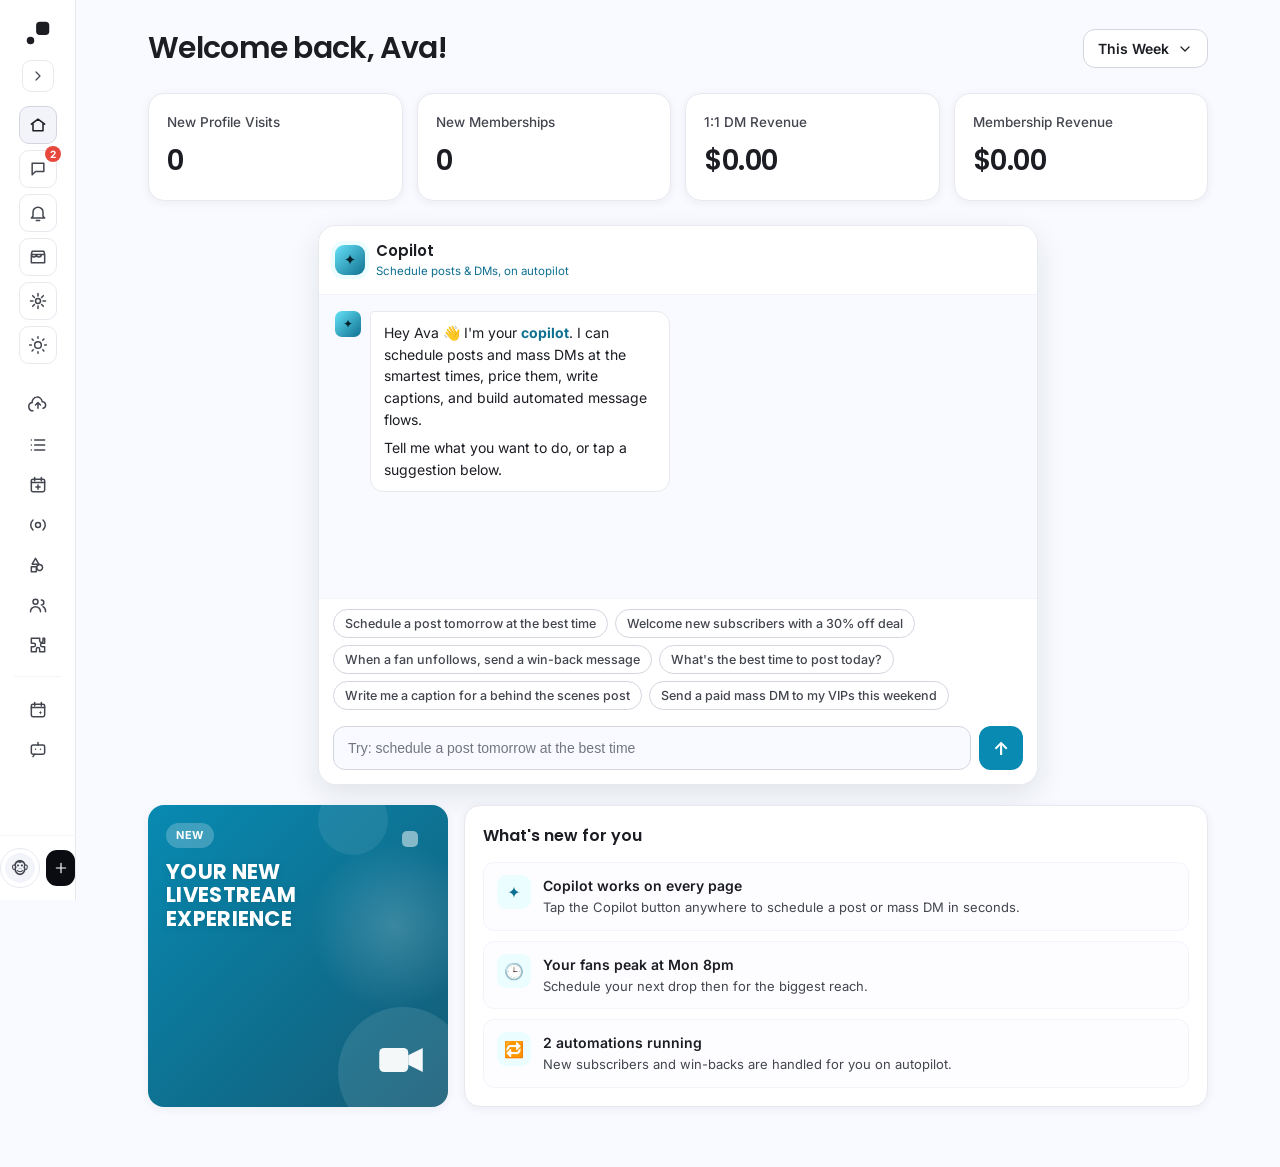
==== commit 204f727f: "Fix empty demo build, add foldable nav, apply Passes design tokens - Fix the single-file build: extr" ====
--- a/index.html
+++ b/index.html
@@ -12,22 +12,32 @@
 </head>
 <body>
   <script>
-    // set theme before paint to avoid a flash (default: light, matching the product)
+    // set theme + nav state before paint to avoid a flash
+    // (defaults: light theme to match the product, side nav folded)
     (function () {
-      try { document.documentElement.setAttribute("data-theme", localStorage.getItem("passes-theme") || "light"); }
-      catch (e) { document.documentElement.setAttribute("data-theme", "light"); }
+      var theme = "light", nav = "collapsed";
+      try { theme = localStorage.getItem("passes-theme") || "light"; } catch (e) {}
+      try { nav = localStorage.getItem("passes-nav") || "collapsed"; } catch (e) {}
+      var r = document.documentElement;
+      r.setAttribute("data-theme", theme);
+      if (nav === "collapsed") r.classList.add("nav-collapsed");
     })();
   </script>
 
   <!-- ========== LEFT SIDEBAR ========== -->
   <aside class="sidebar" id="sidebar">
     <div class="sidebar__inner">
-      <a class="brand" href="#" aria-label="passes home">
-        <svg viewBox="0 0 32 32" width="30" height="30" aria-hidden="true">
-          <rect x="14" y="4" width="14" height="14" rx="4" fill="currentColor"/>
-          <circle cx="8" cy="24" r="4" fill="currentColor"/>
-        </svg>
-      </a>
+      <div class="sidebar__top">
+        <a class="brand" href="#" aria-label="passes home">
+          <svg viewBox="0 0 32 32" width="30" height="30" aria-hidden="true">
+            <rect x="14" y="4" width="14" height="14" rx="4" fill="currentColor"/>
+            <circle cx="8" cy="24" r="4" fill="currentColor"/>
+          </svg>
+        </a>
+        <button class="navtoggle" id="navToggle" aria-label="Expand menu" title="Expand / collapse menu">
+          <svg viewBox="0 0 24 24" class="ic ic-sm navtoggle__chev"><path d="M15 6l-6 6 6 6"/></svg>
+        </button>
+      </div>
 
       <div class="iconrow">
         <button class="iconbtn is-active" data-view="home" title="Home" aria-label="Home">
@@ -102,9 +112,9 @@
           <span class="userswitch__avatar">🐵</span>
           <svg viewBox="0 0 24 24" class="ic ic-sm"><path d="M8 9l4-4 4 4M8 15l4 4 4-4"/></svg>
         </button>
-        <button class="btn btn--create" data-soon="Create">
+        <button class="btn btn--create" data-soon="Create" title="Create">
           <svg viewBox="0 0 24 24" class="ic ic-sm"><path d="M12 5v14M5 12h14"/></svg>
-          Create
+          <span class="btn__label">Create</span>
         </button>
       </div>
     </div>
--- a/css/styles.css
+++ b/css/styles.css
@@ -14,35 +14,37 @@
   --pb-300:#67E3F9; --pb-400:#22CCEE; --pb-500:#06AED4; --pb-600:#088AB2;
   --pb-700:#0E7090; --pb-800:#155B75; --pb-900:#164C63; --pb-950:#0D2D3A;
 
-  /* --- LIGHT palette --- */
-  --app:      #F5F7F8;
-  --surface:  #FFFFFF;
+  /* --- LIGHT palette (mapped from Passes Light mode tokens) --- */
+  --app:      #F8FAFF;   /* bg-secondary */
+  --surface:  #FFFFFF;   /* bg-primary */
   --surface-2:#FFFFFF;
-  --raise:    #FBFCFD;
-  --hover:    #F1F4F6;
-  --border:   #E7EBEE;
-  --border-2: #DCE2E6;
-  --line:     #EDF0F2;
-
-  --ink-0: #14181B;
-  --ink-1: #55636C;
-  --ink-2: #8B98A1;
-
-  --accent:      #06AED4;   /* pb-500 */
-  --accent-deep: #0E7090;   /* pb-700 */
-  --accent-text: #0E7090;   /* accent used as text on light tints */
-  --accent-soft: #ECFDFF;   /* pb-50  */
-  --ink-on-accent:      #043b48;  /* dark ink on bright accent button */
-  --ink-on-accent-deep: #FFFFFF;  /* text on deep accent (user bubble) */
-
-  --good:#12805C; --good-soft:#E4F7EF; --good-bd:#BEE9D8;
-  --warn:#8A5A00; --warn-soft:#FBF1DD; --warn-bd:#EFD9AC;
-  --bad:#C0323E;  --bad-soft:#FCEBED;  --bad-bd:#F1C4C9;
+  --raise:    #FDFDFF;   /* bg-secondary-subtle */
+  --hover:    #F3F4FA;   /* bg-tertiary */
+  --border:   #E8E9EF;   /* border-secondary */
+  --border-2: #D4D6DF;   /* border-primary */
+  --line:     #F3F4FA;   /* border-tertiary */
+
+  --ink-0: #1B1D23;      /* text-primary */
+  --ink-1: #43464F;      /* text-secondary */
+  --ink-2: #737581;      /* text-quaternary / placeholder */
+
+  --accent:      #06AED4;   /* brand-500 */
+  --accent-deep: #0E7090;   /* brand-700 */
+  --accent-text: #0E7090;   /* text-brand-secondary (on light) */
+  --accent-soft: #ECFDFF;   /* bg-brand-primary */
+  --brand-solid:       #088AB2;  /* bg-brand-solid */
+  --brand-solid-hover: #0E7090;  /* bg-brand-solid-hover */
+  --on-brand-solid:    #FFFFFF;  /* text-primary-on-brand */
+  --ink-on-accent-deep:#FFFFFF;  /* text on deep-accent bubble */
+
+  --good:#067647; --good-soft:#ECFDF3; --good-bd:#ABEFC6;   /* success */
+  --warn:#B54708; --warn-soft:#FFFAEB; --warn-bd:#FEDF89;   /* warning */
+  --bad:#D92D20;  --bad-soft:#FEF3F2;  --bad-bd:#FDA29B;    /* error */
 
   --post-text:#0E7090; --post-bg:#ECFDFF; --post-bd:#A5F0FC;
   --dm-text:#6B3FB0;   --dm-bg:#F2ECFD;  --dm-bd:#DDD0F5;
 
-  --create-bg:#111517; --create-text:#FFFFFF;
+  --create-bg:#0B0C12; --create-text:#FFFFFF;  /* bg-primary-solid */
 
   --radius:16px; --radius-sm:11px;
   --shadow:    0 10px 30px rgba(20,30,40,.10);
@@ -53,41 +55,44 @@
   --font-body:"Inter", system-ui, -apple-system, sans-serif;
 
   --side-w: 250px;
-}
-
-/* --- DARK palette (OS dark, unless user forced light) --- */
+  --side-w-collapsed: 76px;
+}
+
+/* --- DARK palette (mapped from Passes Dark mode tokens) --- */
 @media (prefers-color-scheme: dark) {
   :root:not([data-theme="light"]) {
-    --app:#0A0F12; --surface:#141D22; --surface-2:#101A1F; --raise:#0F161A;
-    --hover:#1B262C; --border:#212E35; --border-2:#28373F; --line:#1B262C;
-    --ink-0:#EAF3F6; --ink-1:#A7BAC2; --ink-2:#6E828C;
-    --accent:#22CCEE; --accent-deep:#67E3F9; --accent-text:#67E3F9; --accent-soft:rgba(34,204,238,.12);
-    --ink-on-accent:#04222b; --ink-on-accent-deep:#04222b;
-    --good:#3ddc97; --good-soft:rgba(61,220,151,.14); --good-bd:#1f5a44;
-    --warn:#f5b342; --warn-soft:rgba(245,179,66,.14); --warn-bd:#5a4520;
-    --bad:#f0616d;  --bad-soft:rgba(240,97,109,.12);  --bad-bd:#5a2a30;
-    --post-text:#A5F0FC; --post-bg:rgba(8,138,178,.16); --post-bd:#0E7090;
-    --dm-text:#d6b8ff;   --dm-bg:rgba(120,80,200,.18);  --dm-bd:#40306b;
-    --create-bg:#EAF3F6; --create-text:#0A0F12;
+    --app:#0B0C12; --surface:#1B1D23; --surface-2:#1B1D23; --raise:#1B1D23;
+    --hover:#292A31; --border:#292A31; --border-2:#43464F; --line:#292A31;
+    --ink-0:#F8FAFF; --ink-1:#D4D6DF; --ink-2:#A4A7B3;
+    --accent:#06AED4; --accent-deep:#67E3F9; --accent-text:#A5F0FC; --accent-soft:rgba(6,174,212,.16);
+    --brand-solid:#088AB2; --brand-solid-hover:#06AED4; --on-brand-solid:#F8FAFF;
+    --ink-on-accent-deep:#04222b;
+    --good:#47CD89; --good-soft:rgba(23,178,106,.16); --good-bd:#085D3A;
+    --warn:#FDB022; --warn-soft:rgba(247,144,9,.16); --warn-bd:#93370D;
+    --bad:#F97066;  --bad-soft:rgba(240,68,56,.16);   --bad-bd:#912018;
+    --post-text:#A5F0FC; --post-bg:rgba(8,138,178,.20); --post-bd:#0E7090;
+    --dm-text:#D6B8FF;   --dm-bg:rgba(120,80,200,.20);  --dm-bd:#40306b;
+    --create-bg:#F8FAFF; --create-text:#0B0C12;
     --shadow:0 14px 40px rgba(0,0,0,.5); --shadow-sm:0 4px 16px rgba(0,0,0,.35);
-    --ring:0 0 0 3px rgba(34,204,238,.32);
+    --ring:0 0 0 3px rgba(6,174,212,.35);
   }
 }
 /* --- DARK palette (explicit toggle) --- */
 :root[data-theme="dark"] {
-  --app:#0A0F12; --surface:#141D22; --surface-2:#101A1F; --raise:#0F161A;
-  --hover:#1B262C; --border:#212E35; --border-2:#28373F; --line:#1B262C;
-  --ink-0:#EAF3F6; --ink-1:#A7BAC2; --ink-2:#6E828C;
-  --accent:#22CCEE; --accent-deep:#67E3F9; --accent-text:#67E3F9; --accent-soft:rgba(34,204,238,.12);
-  --ink-on-accent:#04222b; --ink-on-accent-deep:#04222b;
-  --good:#3ddc97; --good-soft:rgba(61,220,151,.14); --good-bd:#1f5a44;
-  --warn:#f5b342; --warn-soft:rgba(245,179,66,.14); --warn-bd:#5a4520;
-  --bad:#f0616d;  --bad-soft:rgba(240,97,109,.12);  --bad-bd:#5a2a30;
-  --post-text:#A5F0FC; --post-bg:rgba(8,138,178,.16); --post-bd:#0E7090;
-  --dm-text:#d6b8ff;   --dm-bg:rgba(120,80,200,.18);  --dm-bd:#40306b;
-  --create-bg:#EAF3F6; --create-text:#0A0F12;
+  --app:#0B0C12; --surface:#1B1D23; --surface-2:#1B1D23; --raise:#1B1D23;
+  --hover:#292A31; --border:#292A31; --border-2:#43464F; --line:#292A31;
+  --ink-0:#F8FAFF; --ink-1:#D4D6DF; --ink-2:#A4A7B3;
+  --accent:#06AED4; --accent-deep:#67E3F9; --accent-text:#A5F0FC; --accent-soft:rgba(6,174,212,.16);
+  --brand-solid:#088AB2; --brand-solid-hover:#06AED4; --on-brand-solid:#F8FAFF;
+  --ink-on-accent-deep:#04222b;
+  --good:#47CD89; --good-soft:rgba(23,178,106,.16); --good-bd:#085D3A;
+  --warn:#FDB022; --warn-soft:rgba(247,144,9,.16); --warn-bd:#93370D;
+  --bad:#F97066;  --bad-soft:rgba(240,68,56,.16);   --bad-bd:#912018;
+  --post-text:#A5F0FC; --post-bg:rgba(8,138,178,.20); --post-bd:#0E7090;
+  --dm-text:#D6B8FF;   --dm-bg:rgba(120,80,200,.20);  --dm-bd:#40306b;
+  --create-bg:#F8FAFF; --create-text:#0B0C12;
   --shadow:0 14px 40px rgba(0,0,0,.5); --shadow-sm:0 4px 16px rgba(0,0,0,.35);
-  --ring:0 0 0 3px rgba(34,204,238,.32);
+  --ring:0 0 0 3px rgba(6,174,212,.35);
 }
 
 * { box-sizing: border-box; }
@@ -116,7 +121,16 @@
   overflow-y: auto;
 }
 .sidebar__inner { display: flex; flex-direction: column; min-height: 100%; padding: 18px 14px 90px; }
-.brand { color: var(--ink-0); padding: 4px 8px 14px; }
+.sidebar__top { display: flex; align-items: center; justify-content: space-between; padding: 0 4px 12px; }
+.brand { color: var(--ink-0); display: flex; align-items: center; }
+.navtoggle {
+  width: 32px; height: 32px; border-radius: 9px; border: 1px solid var(--border);
+  background: var(--surface); color: var(--ink-1); display: grid; place-items: center;
+  transition: background .15s, color .15s;
+}
+.navtoggle:hover { background: var(--hover); color: var(--ink-0); }
+.navtoggle__chev { transition: transform .2s; }
+.nav-collapsed .navtoggle__chev { transform: rotate(180deg); }
 .iconrow { display: flex; gap: 6px; padding: 0 4px 14px; flex-wrap: wrap; }
 .iconbtn {
   position: relative; width: 38px; height: 38px; border-radius: 10px;
@@ -240,8 +254,8 @@
 
 .btn { border: 1px solid transparent; border-radius: 11px; padding: 9px 15px; font-weight: 600; font-size: 13.5px; transition: transform .08s, background .15s, border-color .15s, opacity .15s; }
 .btn:active { transform: translateY(1px); }
-.btn--primary { background: var(--accent); color: var(--ink-on-accent); }
-.btn--primary:hover { filter: brightness(1.05); }
+.btn--primary { background: var(--brand-solid); color: var(--on-brand-solid); }
+.btn--primary:hover { background: var(--brand-solid-hover); }
 .btn--ghost { background: var(--surface); border-color: var(--border-2); color: var(--ink-0); }
 .btn--ghost:hover { background: var(--hover); }
 .btn--sm { padding: 7px 12px; font-size: 12.5px; border-radius: 9px; }
@@ -273,7 +287,7 @@
 /* ===================== LIVESTREAM BANNER ===================== */
 .banner {
   position: relative; overflow: hidden; border-radius: var(--radius);
-  background: linear-gradient(135deg, #4C8FB0 0%, #3E7FA6 45%, #2E6E96 100%);
+  background: linear-gradient(135deg, #088AB2 0%, #0E7090 55%, #155B75 100%);
   min-height: 168px; color: #fff; box-shadow: var(--shadow-sm);
 }
 .banner__glass { position: absolute; inset: 0; background: radial-gradient(120px 120px at 82% 40%, rgba(255,255,255,.18), transparent 70%); }
@@ -402,13 +416,13 @@
 .composer__input { flex: 1; background: var(--app); border: 1px solid var(--border-2); color: var(--ink-0); border-radius: 12px; padding: 11px 14px; font-size: 14px; outline: none; transition: border-color .15s, box-shadow .15s; }
 .composer__input:focus { border-color: var(--accent); box-shadow: var(--ring); }
 .composer__input::placeholder { color: var(--ink-2); }
-.composer__send { flex: 0 0 44px; height: 44px; border-radius: 12px; border: none; background: var(--accent); color: var(--ink-on-accent); font-size: 18px; font-weight: 700; transition: filter .15s, transform .08s; }
-.composer__send:hover { filter: brightness(1.05); }
+.composer__send { flex: 0 0 44px; height: 44px; border-radius: 12px; border: none; background: var(--brand-solid); color: var(--on-brand-solid); font-size: 18px; font-weight: 700; transition: background .15s, transform .08s; }
+.composer__send:hover { background: var(--brand-solid-hover); }
 .composer__send:active { transform: scale(.94); }
 
 /* FAB */
-.fab { position: fixed; right: 22px; bottom: 22px; z-index: 65; background: var(--accent); color: var(--ink-on-accent); border: none; border-radius: 999px; padding: 14px 20px; font-weight: 700; font-size: 14px; box-shadow: var(--shadow); display: flex; align-items: center; gap: 8px; }
-.fab:hover { filter: brightness(1.05); }
+.fab { position: fixed; right: 22px; bottom: 22px; z-index: 65; background: var(--brand-solid); color: var(--on-brand-solid); border: none; border-radius: 999px; padding: 14px 20px; font-weight: 700; font-size: 14px; box-shadow: var(--shadow); display: flex; align-items: center; gap: 8px; }
+.fab:hover { background: var(--brand-solid-hover); }
 .fab__spark { font-size: 16px; }
 
 /* ===================== MODAL ===================== */
@@ -443,6 +457,26 @@
 .toast__ico { color: var(--accent-text); }
 @keyframes toastIn { from { opacity: 0; transform: translateY(10px); } to { opacity: 1; transform: none; } }
 
+/* ===================== COLLAPSED NAV (desktop) ===================== */
+@media (min-width: 861px) {
+  .nav-collapsed .sidebar,
+  .nav-collapsed .sidebar__foot { width: var(--side-w-collapsed); }
+  .nav-collapsed .main { margin-left: var(--side-w-collapsed); }
+  .nav-collapsed .sidebar__top { flex-direction: column; gap: 12px; padding-bottom: 14px; }
+  .nav-collapsed .navgroup__label,
+  .nav-collapsed .navitem span:not(.tag),
+  .nav-collapsed .navitem .tag,
+  .nav-collapsed .btn__label,
+  .nav-collapsed .userswitch .ic-sm { display: none; }
+  .nav-collapsed .navitem { justify-content: center; padding-left: 0; padding-right: 0; }
+  .nav-collapsed .iconrow { flex-direction: column; align-items: center; padding-left: 0; padding-right: 0; }
+  .nav-collapsed .navgroup { align-items: center; }
+  .nav-collapsed .navgroup--smart { width: 100%; }
+  .nav-collapsed .btn--create { padding-left: 0; padding-right: 0; gap: 0; }
+  .nav-collapsed .sidebar__foot { padding: 12px 0; justify-content: center; gap: 6px; flex-wrap: wrap; }
+  .nav-collapsed .userswitch { padding: 4px; }
+}
+
 /* ===================== RESPONSIVE ===================== */
 @media (max-width: 1040px) {
   .whatsnew { grid-template-columns: 1fr; }
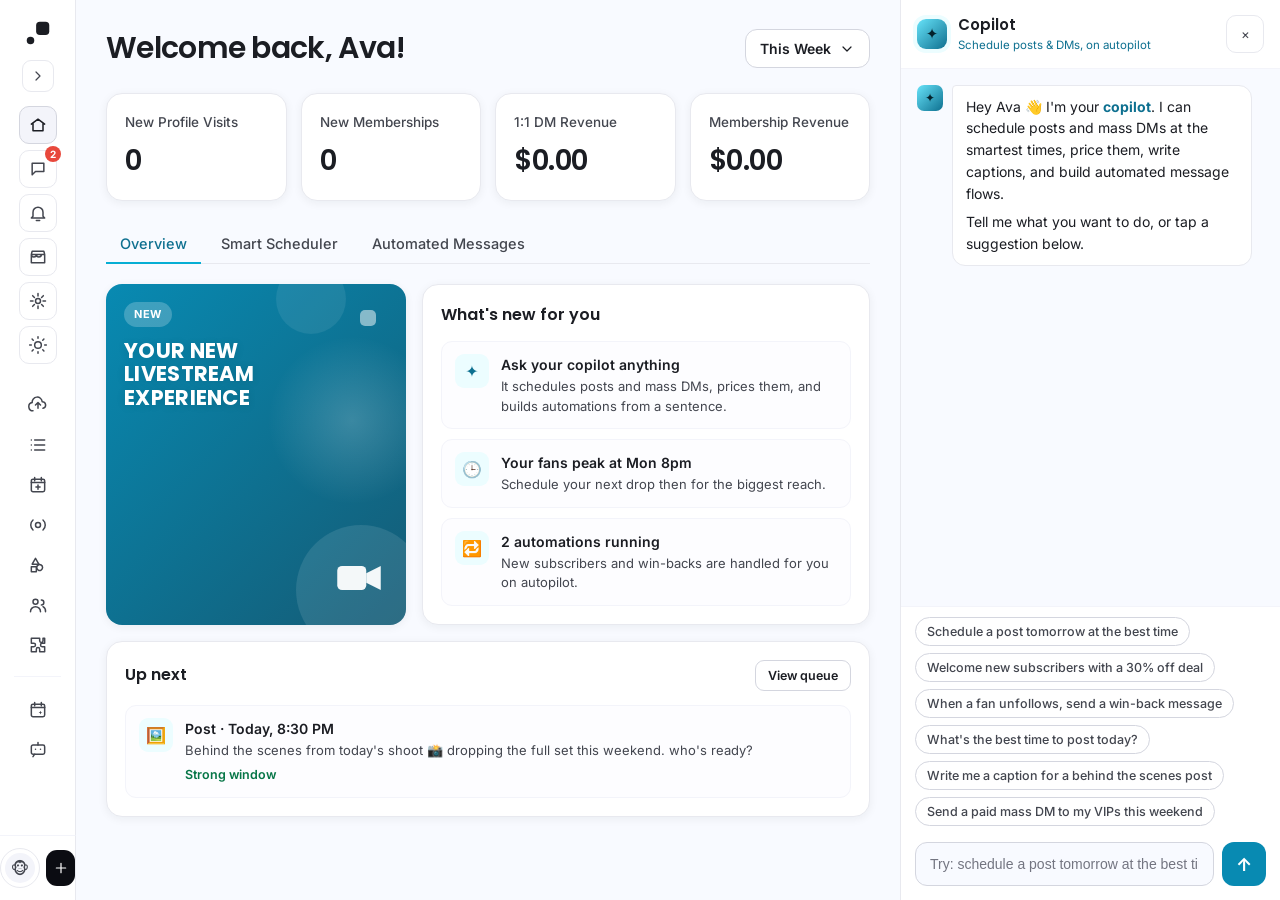
==== commit f8e6cc23: "Restore right-docked copilot + tabbed layout, keep folded nav and both themes Revert the copilot fro" ====
--- a/index.html
+++ b/index.html
@@ -4,7 +4,7 @@
   <meta charset="UTF-8" />
   <meta name="viewport" content="width=device-width, initial-scale=1.0" />
   <title>passes · creator copilot</title>
-  <meta name="description" content="Passes creator dashboard with a floating AI copilot that schedules content smartly and builds automated messages." />
+  <meta name="description" content="Passes creator dashboard with an AI copilot that schedules content smartly and builds automated messages." />
   <link rel="preconnect" href="https://fonts.googleapis.com" />
   <link rel="preconnect" href="https://fonts.gstatic.com" crossorigin />
   <link href="https://fonts.googleapis.com/css2?family=Poppins:wght@400;500;600;700&family=Inter:wght@400;500;600&display=swap" rel="stylesheet" />
@@ -24,7 +24,7 @@
     })();
   </script>
 
-  <!-- ========== LEFT SIDEBAR ========== -->
+  <!-- ========== LEFT SIDEBAR (foldable) ========== -->
   <aside class="sidebar" id="sidebar">
     <div class="sidebar__inner">
       <div class="sidebar__top">
@@ -40,7 +40,7 @@
       </div>
 
       <div class="iconrow">
-        <button class="iconbtn is-active" data-view="home" title="Home" aria-label="Home">
+        <button class="iconbtn is-active" data-view="overview" title="Home" aria-label="Home">
           <svg viewBox="0 0 24 24" class="ic"><path d="M4 11l8-6 8 6M6 10v9h12v-9"/></svg>
         </button>
         <button class="iconbtn" data-soon="Messages" title="Messages" aria-label="Messages">
@@ -126,16 +126,22 @@
   <!-- ========== MAIN ========== -->
   <main class="main" id="main">
     <div class="wrap">
-      <header class="mainhead" id="mainHead"></header>
+      <header class="mainhead">
+        <div><h1 class="mainhead__title">Welcome back, Ava!</h1></div>
+        <div id="rangeHost"></div>
+      </header>
 
       <section class="stats" id="statsRow" aria-label="Key metrics"></section>
 
-      <!-- HOME VIEW -->
-      <section class="view is-active" data-view="home" id="view-home">
-        <div class="home">
-          <!-- centered copilot slot -->
-          <div class="copilot-slot" id="homeCopilotSlot"></div>
-          <!-- what's new / notifications -->
+      <nav class="tabs" role="tablist" aria-label="Dashboard sections">
+        <button class="tab is-active" role="tab" data-view="overview">Overview</button>
+        <button class="tab" role="tab" data-view="scheduler">Smart Scheduler</button>
+        <button class="tab" role="tab" data-view="automations">Automated Messages</button>
+      </nav>
+
+      <!-- OVERVIEW -->
+      <section class="view is-active" data-view="overview" id="view-overview">
+        <div class="overview">
           <div class="whatsnew">
             <div class="banner" role="img" aria-label="New livestream experience">
               <div class="banner__glass"></div>
@@ -153,19 +159,20 @@
               <div id="tipsList" class="actionlist"></div>
             </div>
           </div>
+          <div class="card" id="upNextCard"></div>
         </div>
       </section>
 
-      <!-- SCHEDULER VIEW -->
+      <!-- SMART SCHEDULER -->
       <section class="view" data-view="scheduler" id="view-scheduler"></section>
 
-      <!-- AUTOMATIONS VIEW -->
+      <!-- AUTOMATED MESSAGES -->
       <section class="view" data-view="automations" id="view-automations"></section>
     </div>
   </main>
 
-  <!-- ========== COPILOT (reparented between home slot & floating dock) ========== -->
-  <div class="copilot" id="copilot">
+  <!-- ========== COPILOT (docked right) ========== -->
+  <aside class="copilot" id="copilot" aria-label="AI copilot">
     <div class="copilot__head">
       <div class="copilot__id">
         <span class="copilot__dot" aria-hidden="true"></span>
@@ -174,7 +181,7 @@
           <div class="copilot__status">Schedule posts &amp; DMs, on autopilot</div>
         </div>
       </div>
-      <button class="iconbtn copilot__min" id="copilotMin" aria-label="Minimize copilot" title="Minimize">–</button>
+      <button class="iconbtn copilot__min" id="copilotMin" aria-label="Collapse copilot" title="Collapse">×</button>
     </div>
     <div class="chat" id="chatLog" aria-live="polite"></div>
     <div class="chat__suggest" id="chatSuggest"></div>
@@ -183,10 +190,8 @@
              placeholder="Try: schedule a post tomorrow at the best time" aria-label="Message your copilot" />
       <button class="composer__send" type="submit" aria-label="Send">↑</button>
     </form>
-  </div>
-
-  <!-- floating dock (holds copilot on non-home pages) -->
-  <div class="floatdock" id="floatDock"></div>
+  </aside>
+
   <button class="fab" id="copilotFab" hidden aria-label="Open copilot">
     <span class="fab__spark" aria-hidden="true">✦</span>
     <span class="fab__label">Copilot</span>
--- a/css/styles.css
+++ b/css/styles.css
@@ -56,6 +56,7 @@
 
   --side-w: 250px;
   --side-w-collapsed: 76px;
+  --copilot-w: 380px;
 }
 
 /* --- DARK palette (mapped from Passes Dark mode tokens) --- */
@@ -199,8 +200,9 @@
 .sidebar__scrim { position: fixed; inset: 0; z-index: 39; background: rgba(10,20,25,.4); }
 
 /* ===================== MAIN ===================== */
-.main { margin-left: var(--side-w); min-height: 100vh; padding: 26px 30px 60px; }
-.wrap { max-width: 1060px; margin: 0 auto; }
+.main { margin-left: var(--side-w); margin-right: var(--copilot-w); min-height: 100vh; padding: 26px 30px 60px; transition: margin .2s ease; }
+.copilot-off .main { margin-right: 0; }
+.wrap { max-width: 1000px; margin: 0 auto; }
 
 .mainhead { display: flex; align-items: center; justify-content: space-between; gap: 16px; margin-bottom: 22px; }
 .mainhead__title { font-family: var(--font-display); font-weight: 600; font-size: 30px; letter-spacing: -.7px; margin: 0; }
@@ -236,14 +238,19 @@
 .stat__delta.down { color: var(--bad); }
 .stat__delta.flat { color: var(--ink-2); }
 
+/* ===================== TABS ===================== */
+.tabs { display: flex; gap: 6px; border-bottom: 1px solid var(--border); margin-bottom: 20px; }
+.tab { background: transparent; border: none; color: var(--ink-1); font-weight: 500; font-size: 14.5px; padding: 10px 14px; border-bottom: 2px solid transparent; margin-bottom: -1px; transition: color .15s, border-color .15s; }
+.tab:hover { color: var(--ink-0); }
+.tab.is-active { color: var(--accent-text); border-bottom-color: var(--accent); }
+
 /* ===================== VIEWS ===================== */
 .view { display: none; animation: fade .25s ease; }
 .view.is-active { display: block; }
 @keyframes fade { from { opacity: 0; transform: translateY(4px); } to { opacity: 1; transform: none; } }
 
-/* HOME layout: centered copilot hero + what's-new row */
-.home { display: flex; flex-direction: column; gap: 20px; }
-.copilot-slot { display: flex; justify-content: center; }
+/* OVERVIEW layout: what's-new (banner + tips) + up next */
+.overview { display: flex; flex-direction: column; gap: 16px; }
 .whatsnew { display: grid; grid-template-columns: 300px 1fr; gap: 16px; }
 
 /* ===================== CARDS / GENERIC ===================== */
@@ -350,19 +357,13 @@
 .switch input:checked + .switch__track { background: var(--accent); }
 .switch input:checked + .switch__track::before { transform: translateX(18px); }
 
-/* ===================== COPILOT ===================== */
+/* ===================== COPILOT (docked right) ===================== */
 .copilot {
+  position: fixed; top: 0; right: 0; bottom: 0; width: var(--copilot-w); z-index: 45;
   display: flex; flex-direction: column; background: var(--surface);
-  border: 1px solid var(--border); border-radius: 18px; box-shadow: var(--shadow);
-  overflow: hidden;
-}
-/* docked (home hero) */
-.copilot-slot .copilot { width: 100%; max-width: 720px; height: 560px; }
-/* floating (other pages) */
-.floatdock { position: fixed; right: 22px; bottom: 22px; z-index: 70; width: 380px; max-width: calc(100vw - 32px); }
-.floatdock .copilot { height: 540px; max-height: calc(100vh - 120px); }
-.floatdock:empty { display: none; }
-.floatdock.is-hidden { display: none; }
+  border-left: 1px solid var(--border);
+}
+.copilot-off .copilot { display: none; }
 
 .copilot__head { display: flex; align-items: center; justify-content: space-between; padding: 14px 16px; border-bottom: 1px solid var(--line); background: var(--surface); }
 .copilot__id { display: flex; align-items: center; gap: 11px; }
@@ -371,8 +372,6 @@
 .copilot__name { font-family: var(--font-display); font-weight: 600; font-size: 15px; }
 .copilot__status { font-size: 11.5px; color: var(--accent-text); }
 .copilot__min { border: 1px solid var(--border); }
-/* min button only relevant when floating */
-.copilot-slot .copilot__min { display: none; }
 
 .chat { flex: 1; overflow-y: auto; padding: 16px; display: flex; flex-direction: column; gap: 12px; scroll-behavior: smooth; background: var(--app); }
 .msg { display: flex; gap: 9px; max-width: 100%; animation: msgIn .22s ease; }
@@ -478,6 +477,11 @@
 }
 
 /* ===================== RESPONSIVE ===================== */
+/* Below this width the copilot stops pushing content and floats as an overlay. */
+@media (max-width: 1200px) {
+  .main { margin-right: 0; }
+  .copilot { box-shadow: var(--shadow); }
+}
 @media (max-width: 1040px) {
   .whatsnew { grid-template-columns: 1fr; }
   .stats { grid-template-columns: repeat(2, 1fr); }
@@ -486,15 +490,15 @@
   .sidebar { transform: translateX(-100%); transition: transform .25s ease; }
   .sidebar.is-open { transform: none; }
   .sidebar__foot { transform: translateX(-100%); transition: transform .25s ease; }
-  .sidebar.is-open ~ .sidebar__foot, .sidebar.is-open .sidebar__foot { transform: none; }
+  .sidebar.is-open .sidebar__foot { transform: none; }
   .main { margin-left: 0; padding: 70px 18px 60px; }
   .menubtn { display: grid; place-items: center; }
-  .copilot-slot .copilot { height: 520px; }
 }
 @media (max-width: 560px) {
   .stats { grid-template-columns: 1fr 1fr; gap: 10px; }
   .mainhead__title { font-size: 24px; }
   .qitem { grid-template-columns: 64px 1fr; }
   .qitem__actions { grid-column: 1 / -1; justify-content: flex-end; }
-  .floatdock { right: 10px; left: 10px; width: auto; }
-}
+  .copilot { width: min(400px, 100vw); }
+  .fab { right: 14px; bottom: 14px; }
+}
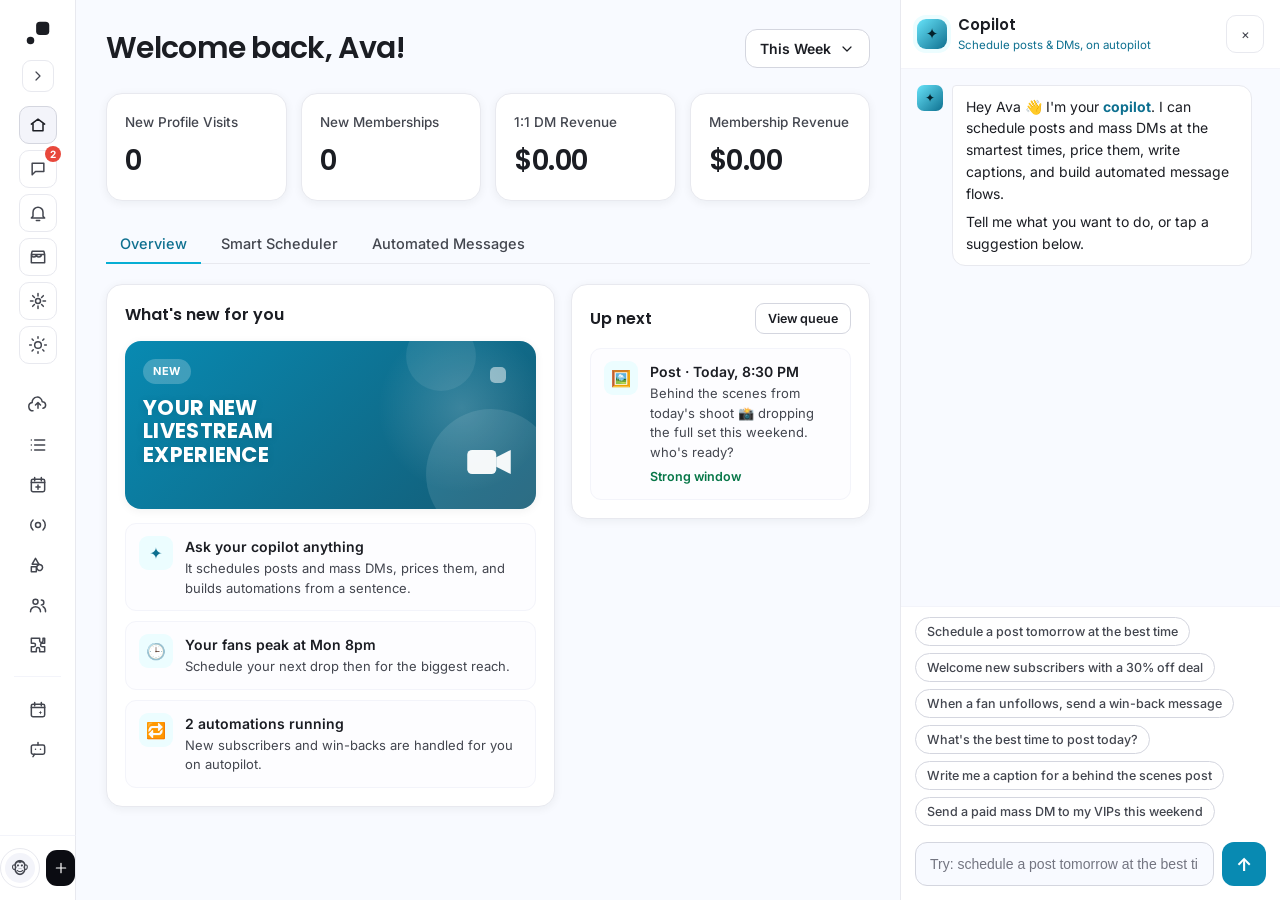
==== commit 5d80e6a4: "Overview: move banner into "What's new" card and place Up next beside it - The livestream banner is " ====
--- a/index.html
+++ b/index.html
@@ -142,7 +142,8 @@
       <!-- OVERVIEW -->
       <section class="view is-active" data-view="overview" id="view-overview">
         <div class="overview">
-          <div class="whatsnew">
+          <div class="card notif">
+            <div class="card__head"><h3 class="card__title">What's new for you</h3></div>
             <div class="banner" role="img" aria-label="New livestream experience">
               <div class="banner__glass"></div>
               <div class="banner__content">
@@ -154,10 +155,7 @@
               <span class="banner__c banner__c2"></span>
               <span class="banner__c banner__c3"></span>
             </div>
-            <div class="card notif">
-              <div class="card__head"><h3 class="card__title">What's new for you</h3></div>
-              <div id="tipsList" class="actionlist"></div>
-            </div>
+            <div id="tipsList" class="actionlist"></div>
           </div>
           <div class="card" id="upNextCard"></div>
         </div>
--- a/css/styles.css
+++ b/css/styles.css
@@ -249,9 +249,10 @@
 .view.is-active { display: block; }
 @keyframes fade { from { opacity: 0; transform: translateY(4px); } to { opacity: 1; transform: none; } }
 
-/* OVERVIEW layout: what's-new (banner + tips) + up next */
-.overview { display: flex; flex-direction: column; gap: 16px; }
-.whatsnew { display: grid; grid-template-columns: 300px 1fr; gap: 16px; }
+/* OVERVIEW layout: "What's new" (banner first) beside "Up next" on desktop */
+.overview { display: grid; grid-template-columns: minmax(0, 1.5fr) minmax(0, 1fr); gap: 16px; align-items: start; }
+.notif .banner { margin-bottom: 14px; }
+.notif .actionlist { margin-top: 0; }
 
 /* ===================== CARDS / GENERIC ===================== */
 .card { background: var(--surface); border: 1px solid var(--border); border-radius: var(--radius); padding: 18px; box-shadow: var(--shadow-sm); }
@@ -483,7 +484,7 @@
   .copilot { box-shadow: var(--shadow); }
 }
 @media (max-width: 1040px) {
-  .whatsnew { grid-template-columns: 1fr; }
+  .overview { grid-template-columns: 1fr; }
   .stats { grid-template-columns: repeat(2, 1fr); }
 }
 @media (max-width: 860px) {
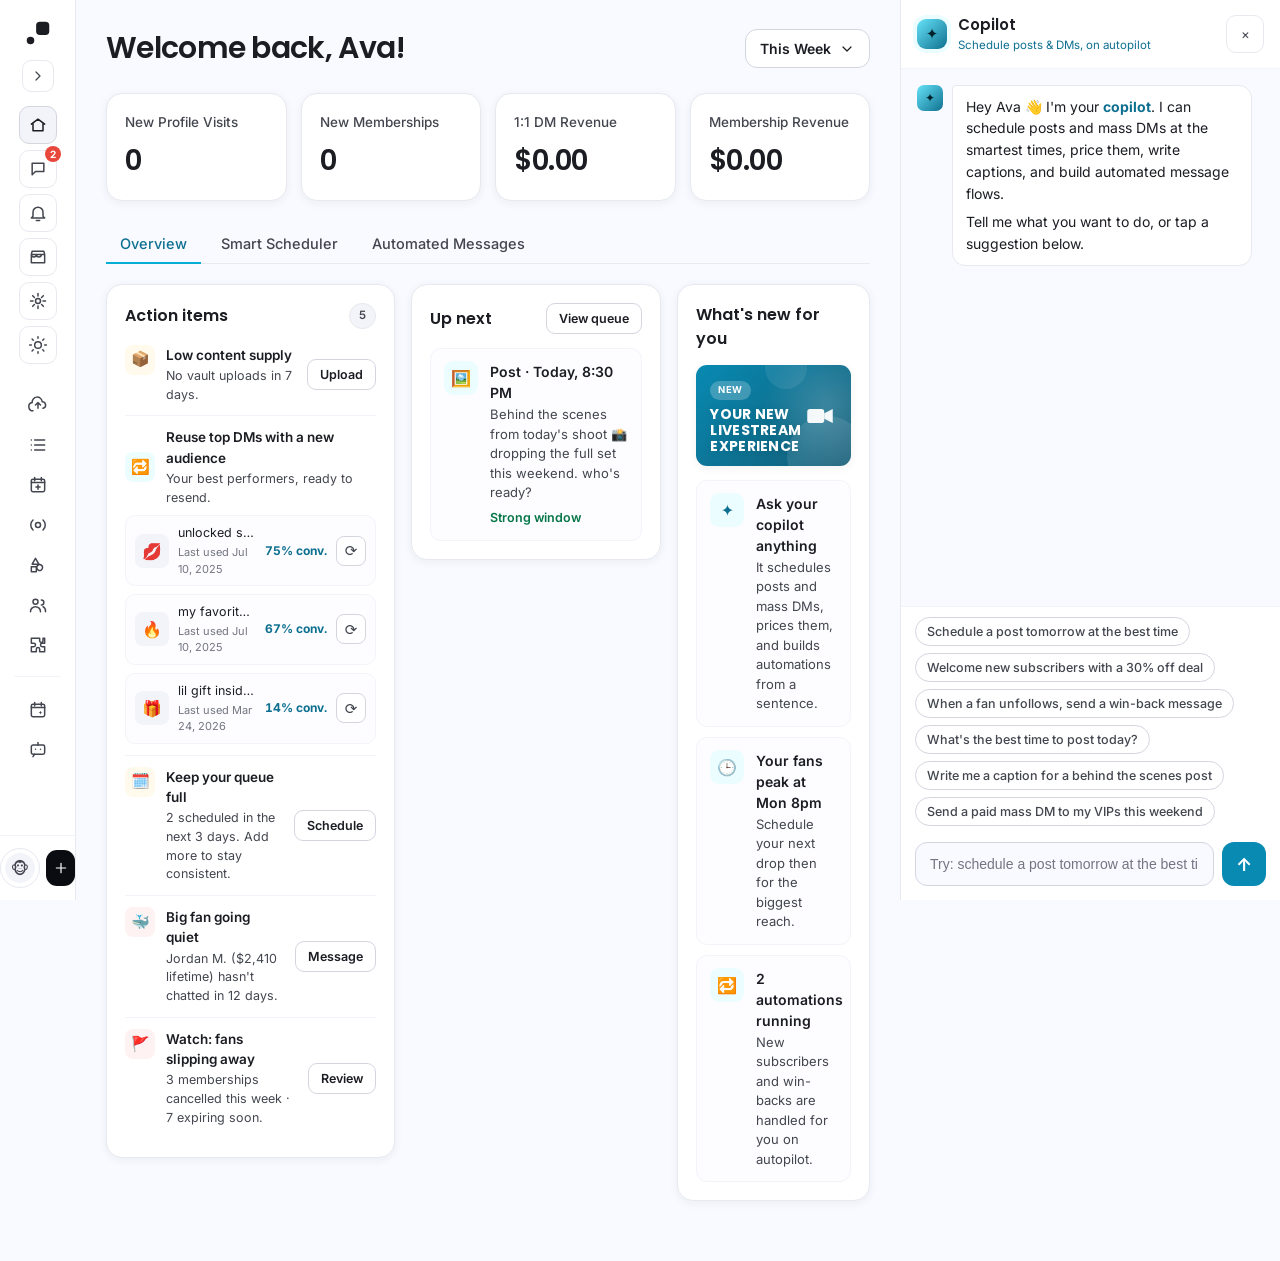
==== commit 220d1b6d: "Add Action items section and rework Overview into three columns - New "Action items" card (first col" ====
--- a/index.html
+++ b/index.html
@@ -142,22 +142,22 @@
       <!-- OVERVIEW -->
       <section class="view is-active" data-view="overview" id="view-overview">
         <div class="overview">
+          <div class="card" id="actionItems"></div>
+          <div class="card" id="upNextCard"></div>
           <div class="card notif">
             <div class="card__head"><h3 class="card__title">What's new for you</h3></div>
             <div class="banner" role="img" aria-label="New livestream experience">
               <div class="banner__glass"></div>
               <div class="banner__content">
                 <span class="banner__tag">NEW</span>
-                <div class="banner__title">Your new<br/>livestream<br/>experience</div>
+                <div class="banner__title">Your new livestream experience</div>
               </div>
               <svg class="banner__cam" viewBox="0 0 24 24" aria-hidden="true"><rect x="3" y="7" width="12" height="10" rx="2" fill="currentColor"/><path d="M15 10l6-3v10l-6-3z" fill="currentColor"/></svg>
               <span class="banner__c banner__c1"></span>
               <span class="banner__c banner__c2"></span>
-              <span class="banner__c banner__c3"></span>
             </div>
             <div id="tipsList" class="actionlist"></div>
           </div>
-          <div class="card" id="upNextCard"></div>
         </div>
       </section>
 
--- a/css/styles.css
+++ b/css/styles.css
@@ -249,10 +249,34 @@
 .view.is-active { display: block; }
 @keyframes fade { from { opacity: 0; transform: translateY(4px); } to { opacity: 1; transform: none; } }
 
-/* OVERVIEW layout: "What's new" (banner first) beside "Up next" on desktop */
-.overview { display: grid; grid-template-columns: minmax(0, 1.5fr) minmax(0, 1fr); gap: 16px; align-items: start; }
+/* OVERVIEW layout: Action items | Up next (wider) | What's new, on desktop */
+.overview { display: grid; grid-template-columns: minmax(0, 1.5fr) minmax(0, 1.3fr) minmax(0, 1fr); gap: 16px; align-items: start; }
 .notif .banner { margin-bottom: 14px; }
 .notif .actionlist { margin-top: 0; }
+
+/* action items */
+.aitem { display: flex; gap: 11px; align-items: flex-start; padding: 11px 0; border-top: 1px solid var(--line); }
+.aitem:first-child { border-top: none; padding-top: 2px; }
+.aitem__icon { flex: 0 0 30px; height: 30px; border-radius: 8px; display: grid; place-items: center; font-size: 15px; background: var(--accent-soft); }
+.aitem__icon--warn { background: var(--warn-soft); }
+.aitem__icon--bad { background: var(--bad-soft); }
+.aitem__body { flex: 1; min-width: 0; }
+.aitem__title { font-weight: 600; font-size: 13.5px; }
+.aitem__desc { color: var(--ink-1); font-size: 12.5px; margin-top: 2px; }
+.aitem__cta { flex-shrink: 0; align-self: center; }
+
+/* reuse-top-DMs block */
+.aitem--block { flex-direction: column; gap: 8px; }
+.aitem__blockhead { display: flex; align-items: center; gap: 11px; width: 100%; }
+.dmreuse { display: flex; flex-direction: column; gap: 8px; width: 100%; }
+.dmrow { display: grid; grid-template-columns: 34px 1fr auto auto; gap: 9px; align-items: center; background: var(--raise); border: 1px solid var(--line); border-radius: 10px; padding: 8px 9px; }
+.dmrow__thumb { width: 34px; height: 34px; border-radius: 8px; display: grid; place-items: center; font-size: 16px; background: var(--hover); }
+.dmrow__body { min-width: 0; }
+.dmrow__text { font-size: 12.5px; color: var(--ink-0); white-space: nowrap; overflow: hidden; text-overflow: ellipsis; }
+.dmrow__meta { font-size: 11px; color: var(--ink-2); margin-top: 1px; }
+.dmrow__conv { font-size: 12px; font-weight: 700; color: var(--accent-text); font-variant-numeric: tabular-nums; }
+.dmrow__btn { width: 30px; height: 30px; border-radius: 8px; border: 1px solid var(--border-2); background: var(--surface); color: var(--ink-1); display: grid; place-items: center; font-size: 15px; }
+.dmrow__btn:hover { background: var(--hover); color: var(--accent-text); border-color: var(--post-bd); }
 
 /* ===================== CARDS / GENERIC ===================== */
 .card { background: var(--surface); border: 1px solid var(--border); border-radius: var(--radius); padding: 18px; box-shadow: var(--shadow-sm); }
@@ -294,19 +318,19 @@
 
 /* ===================== LIVESTREAM BANNER ===================== */
 .banner {
-  position: relative; overflow: hidden; border-radius: var(--radius);
+  position: relative; overflow: hidden; border-radius: var(--radius-sm);
   background: linear-gradient(135deg, #088AB2 0%, #0E7090 55%, #155B75 100%);
-  min-height: 168px; color: #fff; box-shadow: var(--shadow-sm);
-}
-.banner__glass { position: absolute; inset: 0; background: radial-gradient(120px 120px at 82% 40%, rgba(255,255,255,.18), transparent 70%); }
-.banner__content { position: relative; z-index: 2; padding: 18px 18px 20px; }
-.banner__tag { display: inline-block; background: rgba(255,255,255,.22); color: #fff; font-size: 11px; font-weight: 700; letter-spacing: .5px; padding: 4px 10px; border-radius: 999px; margin-bottom: 12px; }
-.banner__title { font-family: var(--font-display); font-weight: 700; font-size: 21px; line-height: 1.12; text-transform: uppercase; letter-spacing: .3px; text-shadow: 0 1px 8px rgba(0,0,0,.12); }
-.banner__cam { position: absolute; right: 18px; bottom: 18px; width: 58px; height: 58px; color: rgba(255,255,255,.95); z-index: 2; }
+  min-height: 84px; color: #fff; box-shadow: var(--shadow-sm);
+  display: flex; align-items: center;
+}
+.banner__glass { position: absolute; inset: 0; background: radial-gradient(90px 90px at 84% 40%, rgba(255,255,255,.18), transparent 70%); }
+.banner__content { position: relative; z-index: 2; padding: 12px 14px; }
+.banner__tag { display: inline-block; background: rgba(255,255,255,.22); color: #fff; font-size: 9.5px; font-weight: 700; letter-spacing: .5px; padding: 2px 8px; border-radius: 999px; margin-bottom: 6px; }
+.banner__title { font-family: var(--font-display); font-weight: 700; font-size: 14px; line-height: 1.15; text-transform: uppercase; letter-spacing: .3px; max-width: 72%; text-shadow: 0 1px 8px rgba(0,0,0,.12); }
+.banner__cam { position: absolute; right: 14px; top: 50%; transform: translateY(-50%); width: 34px; height: 34px; color: rgba(255,255,255,.95); z-index: 2; }
 .banner__c { position: absolute; border-radius: 50%; background: rgba(255,255,255,.10); z-index: 1; }
-.banner__c1 { width: 130px; height: 130px; right: -20px; bottom: -30px; }
-.banner__c2 { width: 70px; height: 70px; right: 60px; top: -20px; background: rgba(255,255,255,.08); }
-.banner__c3 { width: 16px; height: 16px; right: 30px; top: 26px; background: rgba(255,255,255,.5); border-radius: 5px; }
+.banner__c1 { width: 80px; height: 80px; right: -16px; bottom: -30px; }
+.banner__c2 { width: 42px; height: 42px; right: 44px; top: -18px; background: rgba(255,255,255,.08); }
 
 /* ===================== QUEUE (scheduler) ===================== */
 .toolbar { display: flex; align-items: center; gap: 10px; margin-bottom: 14px; flex-wrap: wrap; }
@@ -483,8 +507,10 @@
   .main { margin-right: 0; }
   .copilot { box-shadow: var(--shadow); }
 }
+@media (max-width: 1240px) {
+  .overview { grid-template-columns: 1fr; }
+}
 @media (max-width: 1040px) {
-  .overview { grid-template-columns: 1fr; }
   .stats { grid-template-columns: repeat(2, 1fr); }
 }
 @media (max-width: 860px) {
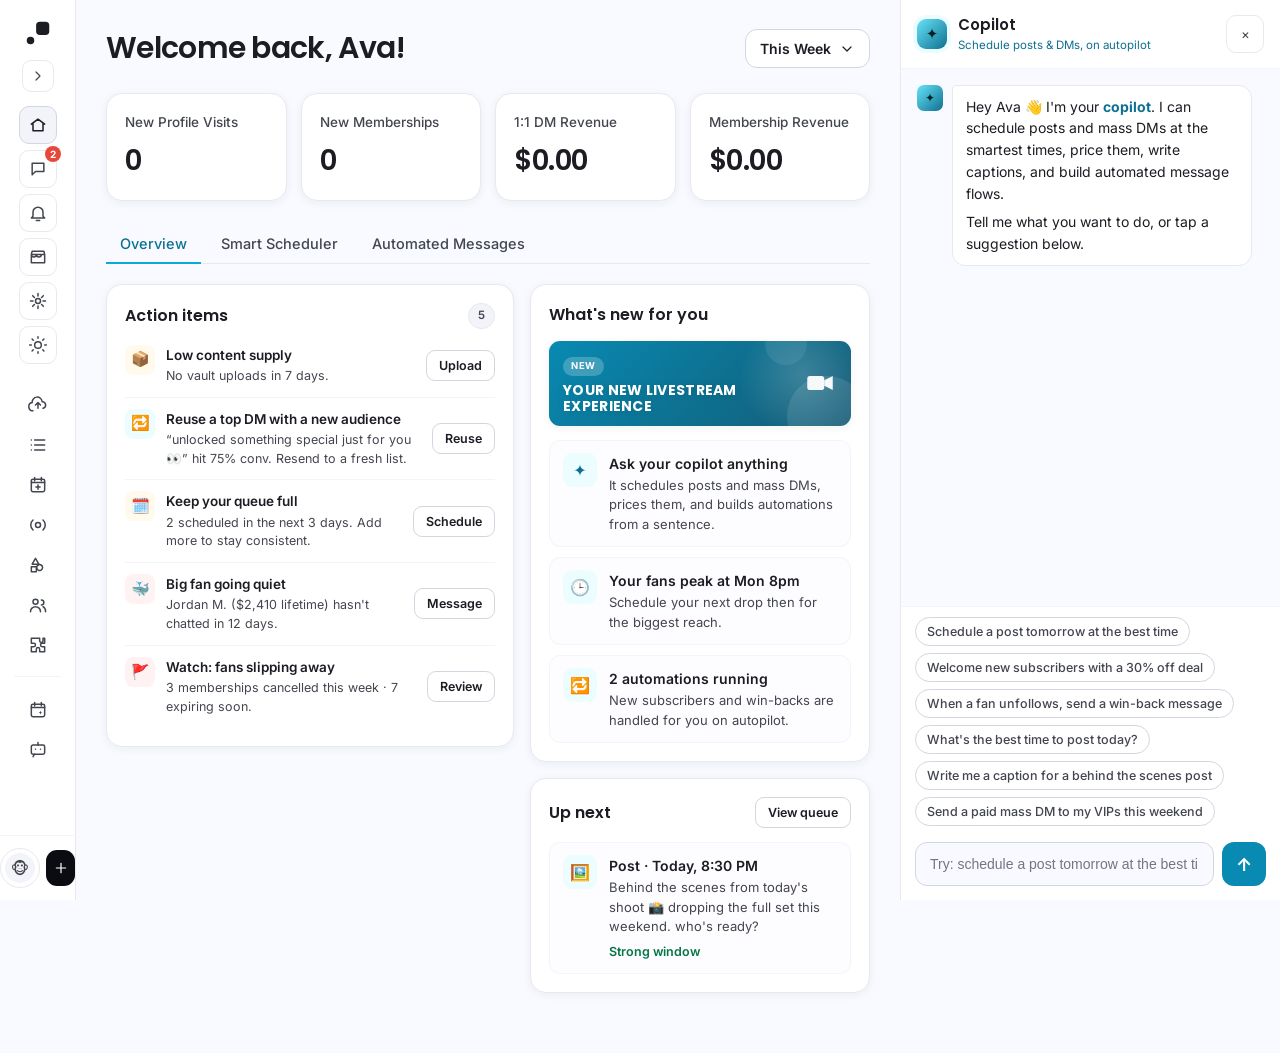
==== commit 8a52f6ec: "Overview: stack What's new over Up next; make reuse-DM a standard action row - Right column now hold" ====
--- a/index.html
+++ b/index.html
@@ -143,20 +143,22 @@
       <section class="view is-active" data-view="overview" id="view-overview">
         <div class="overview">
           <div class="card" id="actionItems"></div>
-          <div class="card" id="upNextCard"></div>
-          <div class="card notif">
-            <div class="card__head"><h3 class="card__title">What's new for you</h3></div>
-            <div class="banner" role="img" aria-label="New livestream experience">
-              <div class="banner__glass"></div>
-              <div class="banner__content">
-                <span class="banner__tag">NEW</span>
-                <div class="banner__title">Your new livestream experience</div>
+          <div class="overview__right">
+            <div class="card notif">
+              <div class="card__head"><h3 class="card__title">What's new for you</h3></div>
+              <div class="banner" role="img" aria-label="New livestream experience">
+                <div class="banner__glass"></div>
+                <div class="banner__content">
+                  <span class="banner__tag">NEW</span>
+                  <div class="banner__title">Your new livestream experience</div>
+                </div>
+                <svg class="banner__cam" viewBox="0 0 24 24" aria-hidden="true"><rect x="3" y="7" width="12" height="10" rx="2" fill="currentColor"/><path d="M15 10l6-3v10l-6-3z" fill="currentColor"/></svg>
+                <span class="banner__c banner__c1"></span>
+                <span class="banner__c banner__c2"></span>
               </div>
-              <svg class="banner__cam" viewBox="0 0 24 24" aria-hidden="true"><rect x="3" y="7" width="12" height="10" rx="2" fill="currentColor"/><path d="M15 10l6-3v10l-6-3z" fill="currentColor"/></svg>
-              <span class="banner__c banner__c1"></span>
-              <span class="banner__c banner__c2"></span>
+              <div id="tipsList" class="actionlist"></div>
             </div>
-            <div id="tipsList" class="actionlist"></div>
+            <div class="card" id="upNextCard"></div>
           </div>
         </div>
       </section>
--- a/css/styles.css
+++ b/css/styles.css
@@ -249,8 +249,9 @@
 .view.is-active { display: block; }
 @keyframes fade { from { opacity: 0; transform: translateY(4px); } to { opacity: 1; transform: none; } }
 
-/* OVERVIEW layout: Action items | Up next (wider) | What's new, on desktop */
-.overview { display: grid; grid-template-columns: minmax(0, 1.5fr) minmax(0, 1.3fr) minmax(0, 1fr); gap: 16px; align-items: start; }
+/* OVERVIEW layout: Action items (left) | right column with What's new over Up next */
+.overview { display: grid; grid-template-columns: minmax(0, 1.2fr) minmax(0, 1fr); gap: 16px; align-items: start; }
+.overview__right { display: flex; flex-direction: column; gap: 16px; }
 .notif .banner { margin-bottom: 14px; }
 .notif .actionlist { margin-top: 0; }
 
@@ -264,19 +265,6 @@
 .aitem__title { font-weight: 600; font-size: 13.5px; }
 .aitem__desc { color: var(--ink-1); font-size: 12.5px; margin-top: 2px; }
 .aitem__cta { flex-shrink: 0; align-self: center; }
-
-/* reuse-top-DMs block */
-.aitem--block { flex-direction: column; gap: 8px; }
-.aitem__blockhead { display: flex; align-items: center; gap: 11px; width: 100%; }
-.dmreuse { display: flex; flex-direction: column; gap: 8px; width: 100%; }
-.dmrow { display: grid; grid-template-columns: 34px 1fr auto auto; gap: 9px; align-items: center; background: var(--raise); border: 1px solid var(--line); border-radius: 10px; padding: 8px 9px; }
-.dmrow__thumb { width: 34px; height: 34px; border-radius: 8px; display: grid; place-items: center; font-size: 16px; background: var(--hover); }
-.dmrow__body { min-width: 0; }
-.dmrow__text { font-size: 12.5px; color: var(--ink-0); white-space: nowrap; overflow: hidden; text-overflow: ellipsis; }
-.dmrow__meta { font-size: 11px; color: var(--ink-2); margin-top: 1px; }
-.dmrow__conv { font-size: 12px; font-weight: 700; color: var(--accent-text); font-variant-numeric: tabular-nums; }
-.dmrow__btn { width: 30px; height: 30px; border-radius: 8px; border: 1px solid var(--border-2); background: var(--surface); color: var(--ink-1); display: grid; place-items: center; font-size: 15px; }
-.dmrow__btn:hover { background: var(--hover); color: var(--accent-text); border-color: var(--post-bd); }
 
 /* ===================== CARDS / GENERIC ===================== */
 .card { background: var(--surface); border: 1px solid var(--border); border-radius: var(--radius); padding: 18px; box-shadow: var(--shadow-sm); }
